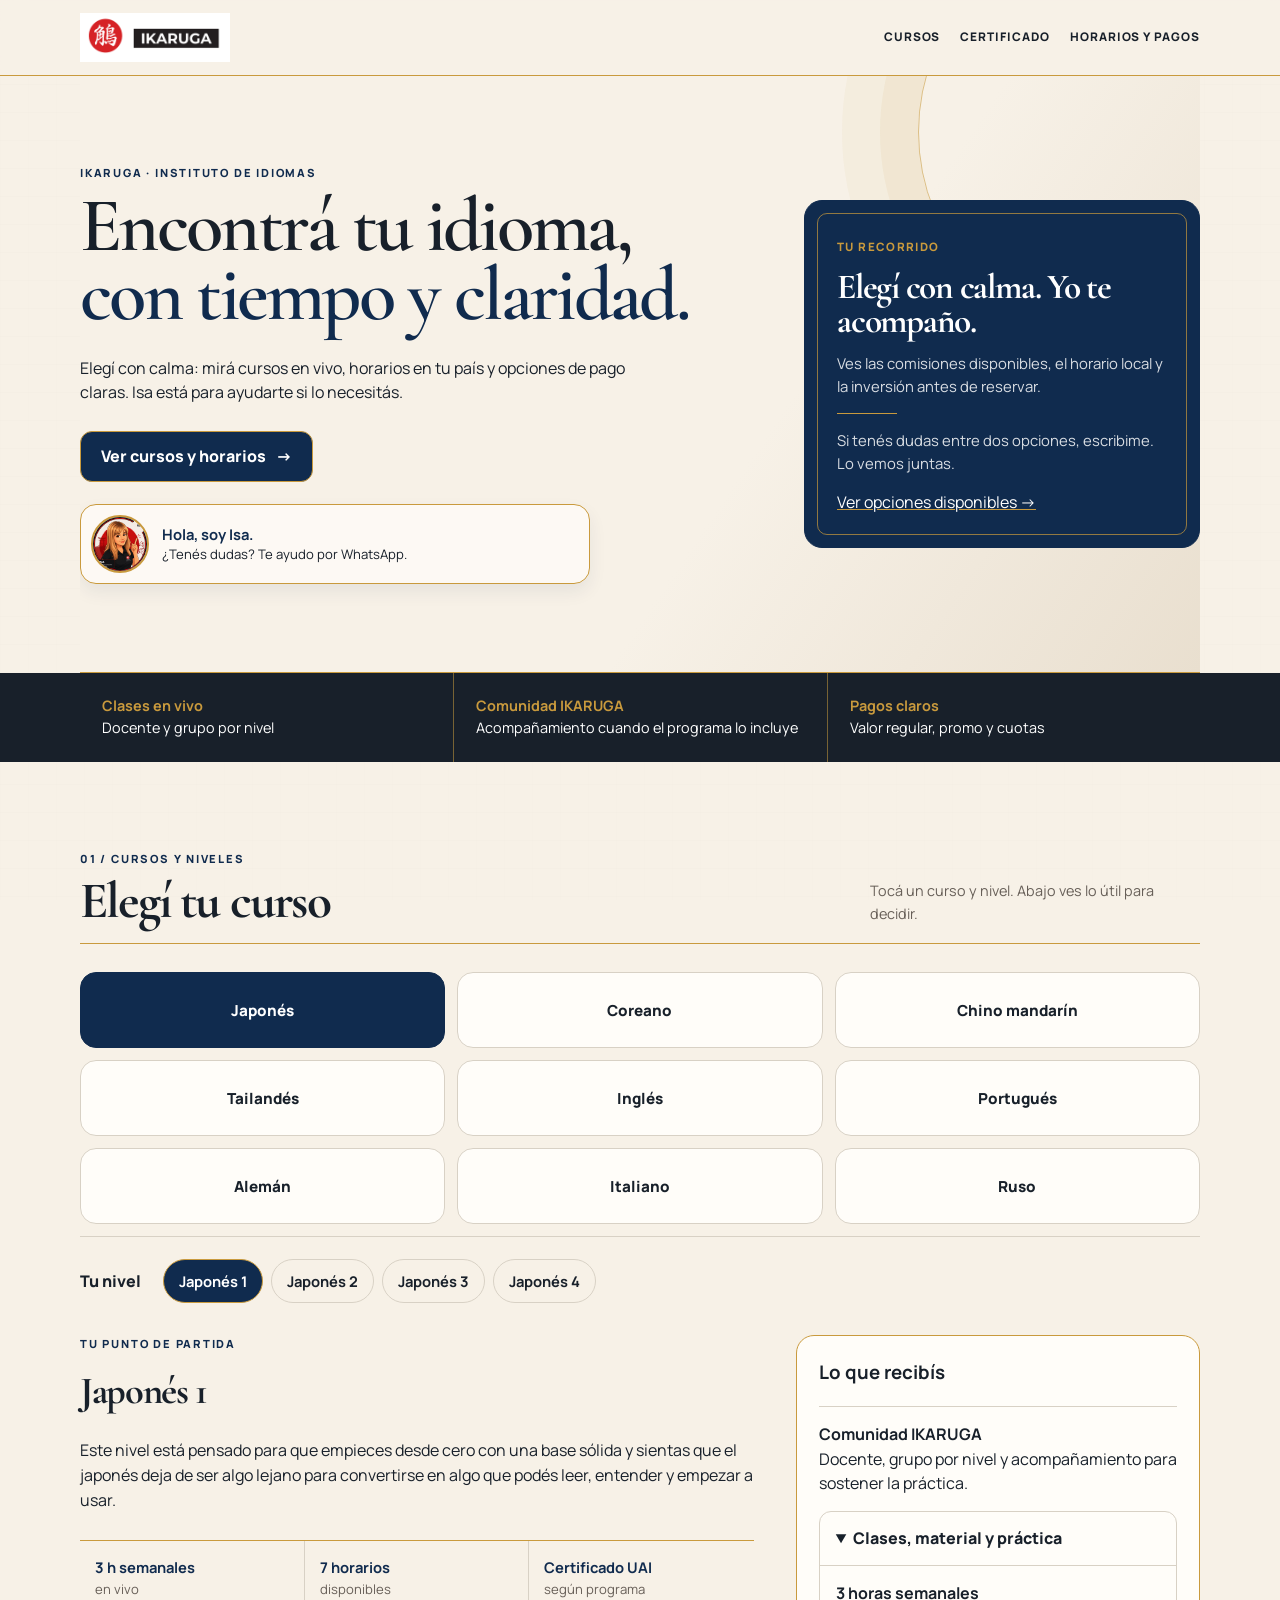
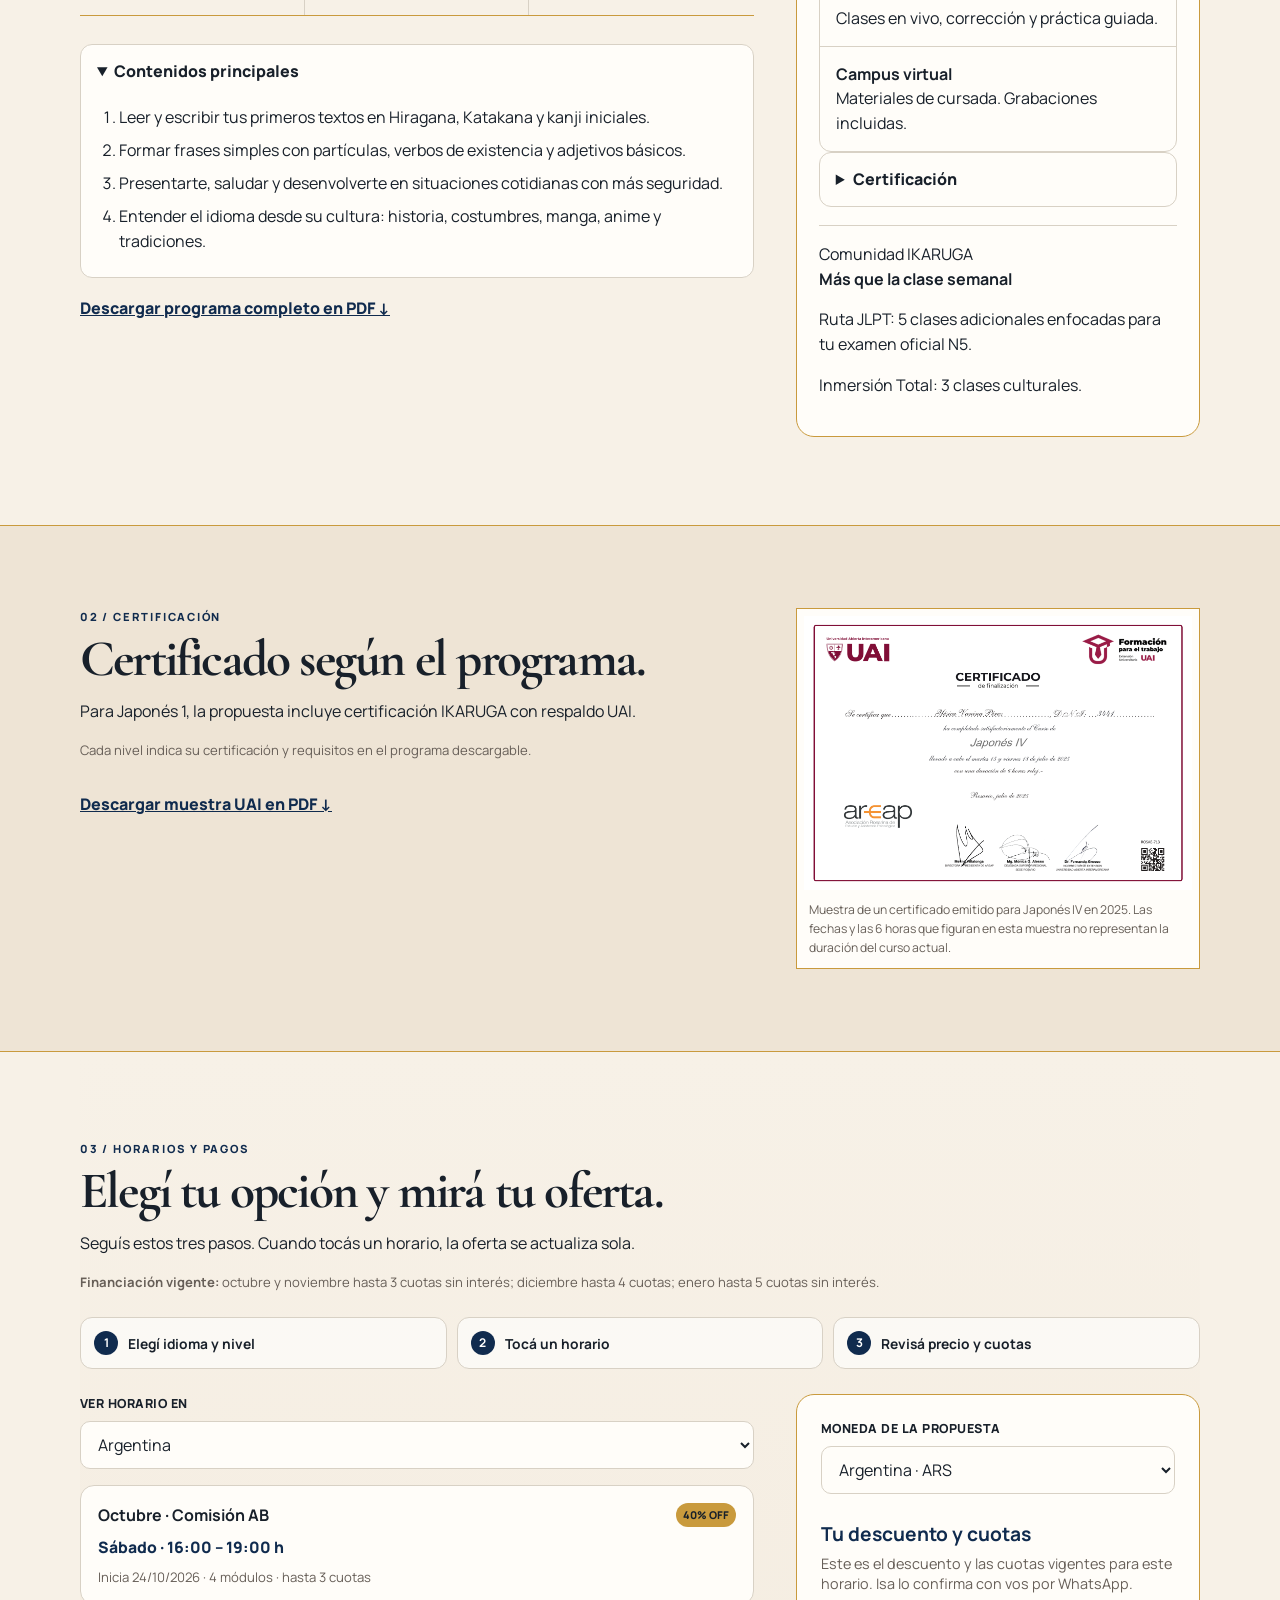
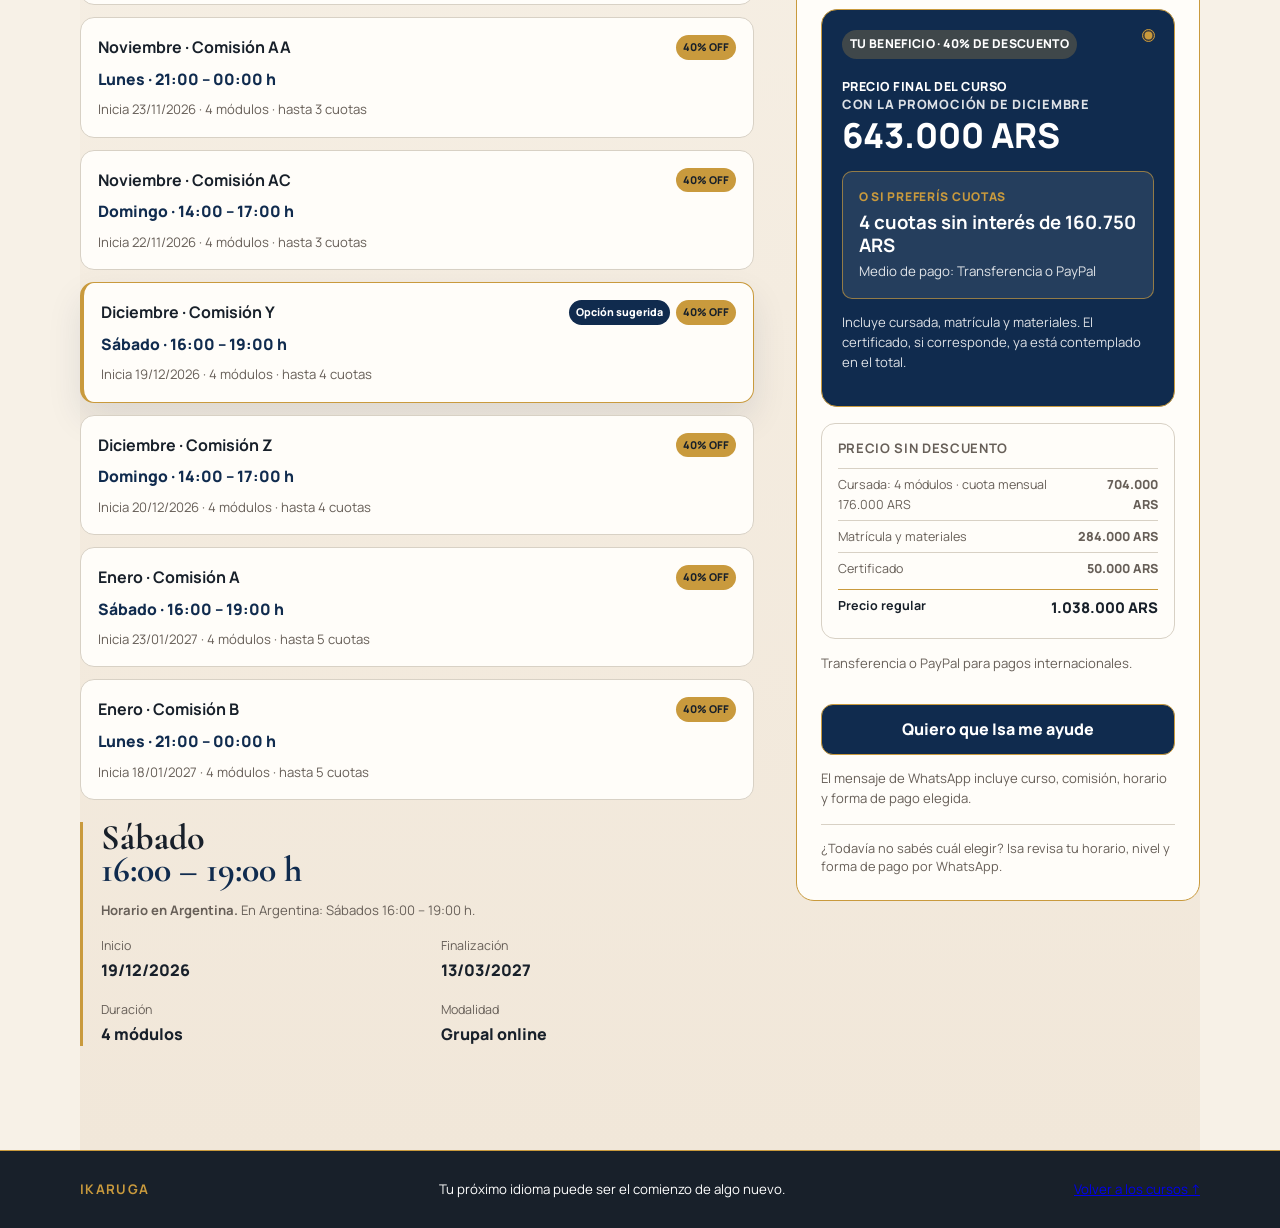
==== index.html @ 104dcdd8 "Simplifica textos del recorrido de inscripción" ====
<!doctype html>
<html lang="es"><head><meta charset="utf-8"><meta name="viewport" content="width=device-width,initial-scale=1"><title>IKARUGA · Cursos online por nivel</title><meta name="description" content="Cursos online en vivo de IKARUGA: contenidos por nivel, horarios por país, certificación y opciones de pago."><link rel="icon" type="image/svg+xml" href="data:image/svg+xml,%3Csvg xmlns='http://www.w3.org/2000/svg' viewBox='0 0 32 32'%3E%3Crect width='32' height='32' rx='6' fill='%238a123a'/%3E%3Ctext x='16' y='24' text-anchor='middle' fill='white' font-size='24' font-family='serif'%3EI%3C/text%3E%3C/svg%3E"><link rel="stylesheet" href="style.css?v=isa-2026-11-06">
<!-- Google tag (gtag.js) -->
<script async src="https://www.googletagmanager.com/gtag/js?id=G-S8P9PC52HD"></script>
<script>
  window.dataLayer = window.dataLayer || [];
  function gtag(){dataLayer.push(arguments);}
  gtag('js', new Date());
  gtag('config', 'G-S8P9PC52HD');
</script>
</head>
<body><a class="skip" href="#cursos">Ir a los cursos</a><header><a class="brand" href="#inicio" aria-label="IKARUGA inicio"><img src="logo.png" alt="IKARUGA" width="180" height="52"></a><nav aria-label="Principal"><a href="#cursos">Cursos</a><a href="#certificacion">Certificado</a><a href="#inscripcion">Horarios y pagos</a></nav></header>
<main id="inicio"><section class="hero wrap"><div><p class="eyebrow">IKARUGA · INSTITUTO DE IDIOMAS</p><h1>Encontrá tu idioma, <em>con tiempo y claridad.</em></h1><p class="intro">Elegí con calma: mirá cursos en vivo, horarios en tu país y opciones de pago claras. Isa está para ayudarte si lo necesitás.</p><a class="button" href="#cursos">Ver cursos y horarios <span aria-hidden="true">→</span></a><div class="isa-welcome"><img src="isa-asesora-web.jpg" alt="Ilustración de Isa, asesora educativa de IKARUGA"><p><strong>Hola, soy Isa.</strong>¿Tenés dudas? Te ayudo por WhatsApp.</p></div></div><aside class="hero-note"><span class="note-number">Tu recorrido</span><h2>Elegí con calma. Yo te acompaño.</h2><p>Ves las comisiones disponibles, el horario local y la inversión antes de reservar.</p><div class="note-rule"></div><p>Si tenés dudas entre dos opciones, escribime. Lo vemos juntas.</p><a href="#inscripcion">Ver opciones disponibles →</a></aside></section>
<div class="value-band"><div class="wrap"><span><strong>Clases en vivo</strong> Docente y grupo por nivel</span><span><strong>Comunidad IKARUGA</strong> Acompañamiento cuando el programa lo incluye</span><span><strong>Pagos claros</strong> Valor regular, promo y cuotas</span></div></div>
<section class="wrap course-section" id="cursos"><div class="section-top"><div><p class="eyebrow">01 / CURSOS Y NIVELES</p><h2>Elegí tu curso</h2></div><p>Tocá un curso y nivel. Abajo ves lo útil para decidir.</p></div><div id="course-picker" class="course-picker" role="group" aria-label="Elegí tu curso"></div><div class="level-row"><span>Tu nivel</span><div id="levels" role="group" aria-label="Elegí tu nivel"></div></div><article id="course-detail" aria-live="polite"></article></section>
<section class="certificate-section" id="certificacion"><div class="wrap certificate-grid"><div><p class="eyebrow">02 / CERTIFICACIÓN</p><h2>Certificado según el programa.</h2><p id="cert-text"></p><p class="small">Cada nivel indica su certificación y requisitos en el programa descargable.</p><a class="text-link" id="uai-link" href="certificado-uai-muestra.pdf" download>Descargar muestra UAI en PDF ↓</a></div><figure id="uai-figure"><a href="certificado-uai-muestra.pdf" target="_blank" rel="noopener" aria-label="Abrir muestra de certificado UAI en PDF"><img src="certificado-uai.png" alt="Muestra real de certificado de finalización UAI de Japonés IV" width="1516" height="1072"></a><figcaption>Muestra de un certificado emitido para Japonés IV en 2025. Las fechas y las 6 horas que figuran en esta muestra no representan la duración del curso actual.</figcaption></figure></div></section>
<section class="wrap enrollment" id="inscripcion"><p class="eyebrow">03 / HORARIOS Y PAGOS</p><h2>Elegí tu opción y mirá tu oferta.</h2><p>Seguís estos tres pasos. Cuando tocás un horario, la oferta se actualiza sola.</p><ol class="purchase-steps" aria-label="Pasos para cotizar"><li><span>1</span> Elegí idioma y nivel</li><li><span>2</span> Tocá un horario</li><li><span>3</span> Revisá precio y cuotas</li></ol><div class="mobile-choice"><div><label for="quick-course">Idioma o curso</label><select id="quick-course"></select></div><div><label for="quick-level">Nivel</label><select id="quick-level"></select></div></div><div class="enrollment-grid"><div><div class="native-group-control"><label for="group">Comisión de <span id="selected-name"></span></label><select id="group"></select></div><label class="stacked-label" for="country">Ver horario en</label><select id="country"><option value="AR">Argentina</option><option value="MX">México</option><option value="PE">Perú</option><option value="EC">Ecuador</option><option value="CL">Chile</option><option value="PY">Paraguay</option><option value="CO">Colombia</option><option value="HN">Honduras</option><option value="BO">Bolivia</option><option value="ES">España</option><option value="CU">Cuba</option><option value="US">Estados Unidos · hora del Este</option><option value="SV">El Salvador</option><option value="UY">Uruguay</option></select><div id="schedule-options" class="schedule-options" role="group" aria-label="Horarios disponibles"></div><div id="schedule" class="schedule"></div></div><div class="payment"><label for="currency">Moneda de la propuesta</label><select id="currency"><option value="ARS">Argentina · ARS</option><option value="USD">Internacional · USD</option><option value="MXN">México · MXN</option></select><div id="price"></div><a class="button full" id="contact" target="_blank" rel="noopener">Quiero que Isa me ayude</a><p class="small">El mensaje de WhatsApp incluye curso, comisión, horario y forma de pago elegida.</p></div></div></section><a class="mobile-contact" id="mobile-contact" target="_blank" rel="noopener">Quiero que Isa me ayude</a>
<footer><div class="wrap"><strong>IKARUGA</strong><span>Tu próximo idioma puede ser el comienzo de algo nuevo.</span><a href="#cursos">Volver a los cursos ↑</a></div></footer></main><script src="data.js?v=guia-2026-11-06c"></script><script src="app.js?v=ux-2026-11-06"></script></body></html>
---- style.css ----
@import url("https://fonts.googleapis.com/css2?family=Cormorant+Garamond:wght@500;600;700&family=Manrope:wght@400;500;600;700;800&display=swap");
:root{--ink:#18202a;--navy:#102b4e;--deep:#071c34;--paper:#f7f1e7;--paper-dark:#eee4d5;--white:#fffdf9;--gold:#c99a3d;--line:#d8d1c5;--muted:#675f58;--shadow:0 16px 34px rgba(16,43,78,.1)}
*{box-sizing:border-box}html{scroll-behavior:smooth}body{margin:0;background:var(--paper);color:var(--ink);font-family:Manrope,system-ui,sans-serif;line-height:1.55}body:before{content:"";position:fixed;inset:0;z-index:-1;opacity:.34;pointer-events:none;background-image:linear-gradient(rgba(23,23,23,.025) 1px,transparent 1px),linear-gradient(90deg,rgba(23,23,23,.02) 1px,transparent 1px);background-size:28px 28px}button,select{font:inherit}button{cursor:pointer}.wrap{width:min(1120px,calc(100% - 40px));margin:auto}.skip{position:fixed;top:-100px;left:12px;z-index:20;padding:10px;background:var(--navy);color:#fff}.skip:focus{top:12px}
header{position:sticky;top:0;z-index:10;display:flex;align-items:center;justify-content:space-between;min-height:76px;padding:12px max(20px,calc((100vw - 1120px)/2));border-bottom:1px solid var(--gold);background:rgba(247,241,231,.94);backdrop-filter:blur(12px)}.brand img{display:block;width:150px;height:auto}nav{display:flex;gap:20px}nav a{color:var(--ink);font-size:.74rem;font-weight:800;letter-spacing:.08em;text-decoration:none;text-transform:uppercase}nav a:hover,.text-link:hover{color:var(--navy)}
.hero{position:relative;display:grid;grid-template-columns:1.25fr .75fr;gap:64px;align-items:center;min-height:510px;padding-block:88px;overflow:hidden;border-bottom:1px solid var(--gold);background:linear-gradient(124deg,var(--paper) 0%,var(--paper) 61%,#e9dfcf 100%)}.hero:before{content:"";position:absolute;right:-130px;top:-150px;width:410px;height:410px;border:1px solid rgba(201,154,61,.58);border-radius:50%;box-shadow:0 0 0 38px rgba(201,154,61,.08),0 0 0 76px rgba(201,154,61,.05)}.hero>*{position:relative;z-index:1}.eyebrow{margin:0 0 10px;color:var(--navy);font-size:.7rem;font-weight:800;letter-spacing:.16em}h1,h2,.course-heading,.hero-note h2,.regular h3{font-family:"Cormorant Garamond",Georgia,serif;letter-spacing:-.035em}.hero h1{max-width:700px;margin:0;font-size:clamp(3.1rem,6vw,5.8rem);font-weight:600;line-height:.9}.hero h1 em{color:var(--navy);font-style:normal}.intro{max-width:560px;margin:26px 0}.button{display:inline-flex;align-items:center;justify-content:center;gap:10px;min-height:48px;padding:12px 20px;border:1px solid var(--gold);border-radius:12px;background:var(--navy);color:#fff;font-weight:800;text-decoration:none;transition:.2s}.button:hover{background:var(--deep);transform:translateY(-2px)}.full{width:100%;margin-top:18px}.hero-note{position:relative;padding:32px;border:1px solid var(--navy);border-radius:18px;background:var(--navy);color:#fff}.hero-note:before{content:"";position:absolute;inset:12px;border:1px solid rgba(201,154,61,.7);border-radius:10px}.hero-note>*{position:relative}.note-number{color:var(--gold);font-size:.72rem;font-weight:800;letter-spacing:.12em;text-transform:uppercase}.hero-note h2{margin:12px 0;font-size:2.2rem;line-height:.95}.hero-note p{color:#ffffffd6;font-size:.93rem}.hero-note a{color:#fff;text-decoration-color:var(--gold)}.note-rule{width:60px;height:1px;background:var(--gold)}
.value-band{background:var(--ink);color:#fff}.value-band .wrap{display:grid;grid-template-columns:repeat(3,1fr)}.value-band span{padding:22px;border-left:1px solid #c99a3d8c;font-size:.82rem}.value-band span:first-child{border:0}.value-band strong{display:block;color:var(--gold)}.course-section,.enrollment{padding-block:88px}.section-top{display:flex;align-items:end;justify-content:space-between;gap:24px;margin-bottom:28px;padding-bottom:18px;border-bottom:1px solid var(--gold)}.section-top h2,.certificate-section h2,.enrollment h2{margin:0;font-size:clamp(2.5rem,4vw,4rem);line-height:.94}.section-top>p{max-width:330px;margin:0;color:var(--muted);font-size:.9rem}
.course-picker{display:flex;gap:12px;padding:4px 2px 14px;overflow-x:auto;scroll-snap-type:x mandatory}.course-picker button{flex:0 0 154px;min-height:100px;padding:16px;border:1px solid var(--line);border-radius:16px;background:var(--white);color:var(--ink);scroll-snap-align:start;transition:.2s}.course-picker button:hover{box-shadow:0 10px 18px #17171714;transform:translateY(-3px)}.course-picker button[aria-pressed=true]{border-color:var(--navy);background:var(--navy);color:#fff}.course-name{font-size:1rem;font-weight:800}.level-row{display:flex;gap:22px;align-items:center;margin:12px 0 32px;padding-top:22px;border-top:1px solid var(--line)}.level-row>span{font-weight:800}.level-row>div{display:flex;flex-wrap:wrap;gap:8px}.level-row button{min-height:38px;padding:7px 13px;border:1px solid var(--line);border-radius:999px;background:transparent;color:var(--ink);font-size:.88rem;font-weight:700}.level-row button[aria-pressed=true]{border-color:var(--gold);background:var(--navy);color:#fff}.course-detail-grid,.certificate-grid,.enrollment-grid{display:grid;grid-template-columns:1.25fr .75fr;gap:42px}.course-heading{margin:0;font-size:2.4rem}.quick-summary{display:grid;grid-template-columns:repeat(3,1fr);margin:28px 0;border-block:1px solid var(--gold)}.quick-summary div{display:flex;flex-direction:column;padding:15px;border-right:1px solid var(--line)}.quick-summary div:last-child{border:0}.quick-summary strong{color:var(--navy);font-size:.92rem}.quick-summary span,.small{color:var(--muted);font-size:.82rem}.program-details,.benefit-drop{border:1px solid var(--line);border-radius:12px;background:var(--white)}summary{padding:14px 16px;cursor:pointer;font-weight:800}.goals{margin:0;padding:0 26px 16px 38px}.goals li{margin:8px 0}.text-link{display:inline-block;margin-top:18px;color:var(--navy);font-weight:800}.benefits{padding:22px;border:1px solid var(--gold);border-radius:18px;background:var(--white)}.benefits h3{margin-top:0}.benefit{padding:15px 0;border-top:1px solid var(--line)}.benefit strong{display:block}.benefit-drop>div{padding-inline:16px}.community{margin-top:18px;padding-top:16px;border-top:1px solid var(--line)}.community span,.community strong{display:block}.certificate-section{padding-block:82px;border-block:1px solid var(--gold);background:var(--paper-dark)}.certificate-section figure{margin:0;padding:7px;border:1px solid var(--gold);background:var(--white)}.certificate-section img{display:block;width:100%;height:auto}.certificate-section figcaption{padding:11px 5px 3px;color:var(--muted);font-size:.76rem}
.enrollment{background:linear-gradient(180deg,var(--paper),#f1e7d9)}.enrollment>h2{margin-bottom:10px}.purchase-steps{display:grid;grid-template-columns:repeat(3,1fr);gap:10px;margin:25px 0;padding:0;list-style:none}.purchase-steps li{display:flex;align-items:center;gap:10px;padding:13px;border:1px solid var(--line);border-radius:12px;background:#ffffff9e;font-size:.86rem;font-weight:700}.purchase-steps span{display:grid;width:24px;height:24px;place-items:center;border-radius:50%;background:var(--navy);color:#fff;font-size:.75rem}.mobile-choice,.native-group-control{display:none}.stacked-label,.payment>label{display:block;margin:0 0 7px;font-size:.78rem;font-weight:800;letter-spacing:.04em;text-transform:uppercase}select{width:100%;min-height:48px;padding:10px 13px;border:1px solid var(--line);border-radius:10px;background:var(--white);color:var(--ink)}.schedule-options{display:grid;gap:12px;margin-top:16px}.schedule-card{width:100%;padding:17px;border:1px solid var(--line);border-radius:14px;background:var(--white);color:var(--ink);text-align:left}.schedule-card:hover,.schedule-card.is-selected{border-color:var(--gold);box-shadow:var(--shadow)}.schedule-card.is-selected{border-left:4px solid var(--gold)}.schedule-card-top{display:flex;align-items:start;justify-content:space-between;gap:12px}.schedule-badges{display:flex;flex-wrap:wrap;justify-content:end;gap:6px}.schedule-badges b,.schedule-card-top em{padding:4px 7px;border-radius:999px;font-size:.67rem;font-style:normal;font-weight:800;white-space:nowrap}.schedule-badges b{background:var(--navy);color:#fff}.schedule-card-top em{background:var(--gold);color:var(--ink)}.schedule-card-time{display:block;margin-top:7px;color:var(--navy);font-weight:800}.schedule-card-meta{display:block;margin-top:8px;color:var(--muted);font-size:.76rem}.schedule{margin-top:22px;padding-left:18px;border-left:3px solid var(--gold)}.when{margin:0;font-family:"Cormorant Garamond",Georgia,serif;font-size:2.25rem;font-weight:700;line-height:.9}.when span{color:var(--navy)}.schedule dl{display:grid;grid-template-columns:1fr 1fr;gap:18px 28px}.schedule dl div{display:grid;gap:2px}.schedule dt{color:var(--muted);font-size:.78rem}.schedule dd{margin:0;font-weight:800}.payment{align-self:start;padding:24px;border:1px solid var(--gold);border-radius:18px;background:var(--white)}.regular{margin-top:18px;padding:20px;border:1px solid var(--line);border-radius:14px;background:#fff}.regular h3{margin:0 0 10px;font-size:1.9rem}.price-line{display:flex;justify-content:space-between;gap:18px;padding:9px 0;border-top:1px solid var(--line);font-size:.86rem}.price-line span:last-child{font-weight:800;text-align:right}.payment-choice h3{margin:25px 0 4px}.payment-helper{margin:0 0 14px;color:var(--muted);font-size:.84rem}.promo{position:relative;display:block;padding:20px;border:1px solid var(--gold);border-radius:16px;background:var(--navy);color:#fff}.promo input{position:absolute;right:16px;top:16px;accent-color:var(--gold)}.promo-tag{display:inline-block;padding:5px 8px;border-radius:999px;background:#c99a3d40;font-size:.7rem;font-weight:800}.price-label{margin:15px 0 2px;font-size:.76rem;font-weight:800;letter-spacing:.04em;text-transform:uppercase}.amount{display:flex;flex-direction:column;margin:0;font-size:1.9rem;font-weight:800;line-height:1.05}.amount span{font-size:.74rem;letter-spacing:.06em;text-transform:uppercase}.quota-box{display:flex;flex-direction:column;gap:4px;margin:15px 0 8px;padding:13px;border:1px solid #c99a3dad;border-radius:10px;background:#ffffff17}.quota-box span{font-size:.7rem;font-weight:800;letter-spacing:.06em;text-transform:uppercase}.quota-box strong{font-size:1.05rem}.quota-box small,.promo .small,.promo .quota-note{color:#ffffffdb}.quota-note{font-size:.78rem}.empty{color:var(--muted)}.mobile-contact{display:none}footer{padding:28px 0;border-top:1px solid var(--gold);background:var(--ink);color:#fff}footer .wrap{display:flex;align-items:center;justify-content:space-between;gap:18px;font-size:.83rem}footer strong{color:var(--gold);letter-spacing:.1em}
@media(max-width:760px){.wrap{width:min(100% - 28px,560px)}header{min-height:64px;padding-inline:14px}.brand img{width:128px}nav{display:none}.hero{grid-template-columns:1fr;gap:28px;min-height:auto;padding-block:58px}.hero h1{font-size:clamp(3rem,15vw,4.2rem)}.hero-note{padding:25px}.value-band .wrap,.course-detail-grid,.certificate-grid,.enrollment-grid{grid-template-columns:1fr}.value-band span{padding:13px 0 13px 13px;border-left:3px solid #c99a3d99;font-size:.84rem}.section-top{display:block}.section-top>p{margin-top:12px}.course-section,.enrollment{padding-block:54px}.course-picker{display:grid;grid-template-columns:repeat(2,minmax(0,1fr));overflow:visible;gap:9px;padding:0}.course-picker button{min-width:0;min-height:66px;padding:9px 6px}.course-name{font-size:.82rem}.level-row{display:block;margin:22px 0}.level-row>span{display:block;margin-bottom:9px}.quick-summary{grid-template-columns:1fr}.quick-summary div{border-right:0;border-bottom:1px solid var(--line)}.purchase-steps{grid-template-columns:1fr}.schedule-card{padding:15px}.schedule-card-top{display:block}.schedule-badges{justify-content:start;margin-top:9px}.payment{padding:18px 14px}.regular{padding:16px}.price-line{font-size:.8rem}.amount{font-size:1.65rem}.mobile-contact{position:fixed;right:12px;bottom:12px;left:12px;z-index:9;display:block;padding:15px;border:1px solid var(--gold);border-radius:14px;background:var(--navy);color:#fff;font-weight:800;text-align:center;text-decoration:none;box-shadow:0 10px 25px #071c344d}footer{padding-bottom:86px}footer .wrap{display:grid}}

/* Every option remains visible: no hidden horizontal carousel. */
.course-picker{display:grid;grid-template-columns:repeat(3,minmax(0,1fr));overflow:visible;padding:0;scroll-snap-type:none;}
.course-picker button{min-width:0;min-height:76px;padding:13px;}
.course-name{font-size:.95rem;line-height:1.2;}
.level-row button{min-height:44px;padding:9px 15px;font-size:.92rem;}
.schedule-card-time{font-size:.98rem;}.schedule-card-meta{font-size:.82rem;}.value-band span{font-size:.9rem;}
@media(max-width:760px){.course-picker{grid-template-columns:repeat(2,minmax(0,1fr));}.course-picker button{min-height:72px;padding:10px 8px;}.course-name{font-size:.9rem;}.schedule-card-time{font-size:.95rem;}.schedule-card-meta{font-size:.84rem;}.value-band span{font-size:.9rem;}}

/* Isa makes the first decision feel accompanied, not transactional. */
.isa-welcome{display:flex;align-items:center;gap:13px;max-width:510px;margin-top:22px;padding:10px 15px 10px 10px;border:1px solid var(--gold);border-radius:16px;background:rgba(255,253,249,.76);box-shadow:0 8px 18px rgba(16,43,78,.07)}
.isa-welcome img{width:58px;height:58px;flex:0 0 58px;border:2px solid var(--gold);border-radius:50%;object-fit:cover;object-position:center 24%}
.isa-welcome p{margin:0;font-size:.82rem;line-height:1.42}.isa-welcome strong{display:block;color:var(--navy);font-size:.92rem}
.payment::after{display:block;margin-top:15px;padding-top:14px;border-top:1px solid var(--line);color:var(--muted);content:"¿Todavía no sabés cuál elegir? Isa revisa tu horario, nivel y forma de pago por WhatsApp.";font-size:.8rem;line-height:1.45}
@media(max-width:760px){.isa-welcome{margin-top:18px}.isa-welcome p{font-size:.8rem}.payment::after{font-size:.82rem}}

/* Clear visual hierarchy for quick, low-effort price comparison. */
.payment-choice h3{margin-top:26px;color:var(--navy);font-size:1.2rem}.payment-helper{font-size:.9rem;line-height:1.45}.promo-tag{font-size:.76rem;letter-spacing:.03em}.promo .price-label{margin-top:18px;color:#fff;font-size:.78rem}.promo .amount{font-size:2.15rem}.promo .amount span{margin-bottom:5px;color:#ffffffdb;font-size:.8rem}.quota-box{margin-top:18px;padding:16px}.quota-box span{color:var(--gold);font-size:.75rem}.quota-box strong{font-size:1.16rem;line-height:1.25}.regular h3{color:var(--muted);font-family:Manrope,system-ui,sans-serif;font-size:.82rem;letter-spacing:.05em;text-transform:uppercase}
@media(max-width:760px){.promo .amount{font-size:1.9rem}.quota-box strong{font-size:1.08rem}.payment-helper{font-size:.86rem}}

/* Lead with the answer people need; keep the regular-price audit trail secondary. */
#price{display:flex;flex-direction:column}.payment-choice{order:1}.regular{order:2;margin-top:16px;padding:14px 16px;background:transparent;box-shadow:none}.regular .price-line{padding:6px 0;color:var(--muted);font-size:.78rem}.regular .price-line:last-child{margin-top:4px;border-top-color:var(--gold);color:var(--ink)}.regular .price-line:last-child span{font-size:.92rem}.payment-choice+.small{order:3}

/* Mobile keeps type compact so the decision and CTA stay close together. */
@media(max-width:760px){
  .hero{padding-block:42px;gap:22px}.hero h1{font-size:clamp(2.45rem,11vw,3.25rem);line-height:.96}.intro{margin:18px 0;font-size:.92rem;line-height:1.5}.hero-note h2{font-size:1.75rem}.hero-note p{font-size:.84rem}
  .course-section,.enrollment{padding-block:42px}.section-top{margin-bottom:20px;padding-bottom:14px}.section-top h2,.certificate-section h2,.enrollment h2{font-size:2.2rem;line-height:1}.section-top>p{font-size:.84rem}.eyebrow{font-size:.64rem}
  .course-heading{font-size:2rem}.course-desc{font-size:.9rem}.quick-summary{margin:20px 0}.quick-summary div{padding:11px}.quick-summary strong{font-size:.86rem}.quick-summary span,.small{font-size:.78rem}
  .purchase-steps{margin:18px 0}.purchase-steps li{padding:11px;font-size:.82rem}.schedule-card-time{font-size:.9rem}.schedule-card-meta{font-size:.78rem}.when{font-size:1.8rem}.schedule dl{gap:12px 18px}.schedule dd{font-size:.9rem}
  .payment{padding:16px 13px}.payment-choice h3{margin-top:20px;font-size:1.05rem}.regular{margin-top:12px;padding:12px}.regular .price-line{font-size:.73rem}.promo{padding:17px}.promo .amount{font-size:1.7rem}.promo .amount span{font-size:.72rem}.quota-box{margin-top:13px;padding:13px}.quota-box strong{font-size:1rem}.quota-note{font-size:.72rem}.payment::after{margin-top:12px;padding-top:11px;font-size:.76rem}
}
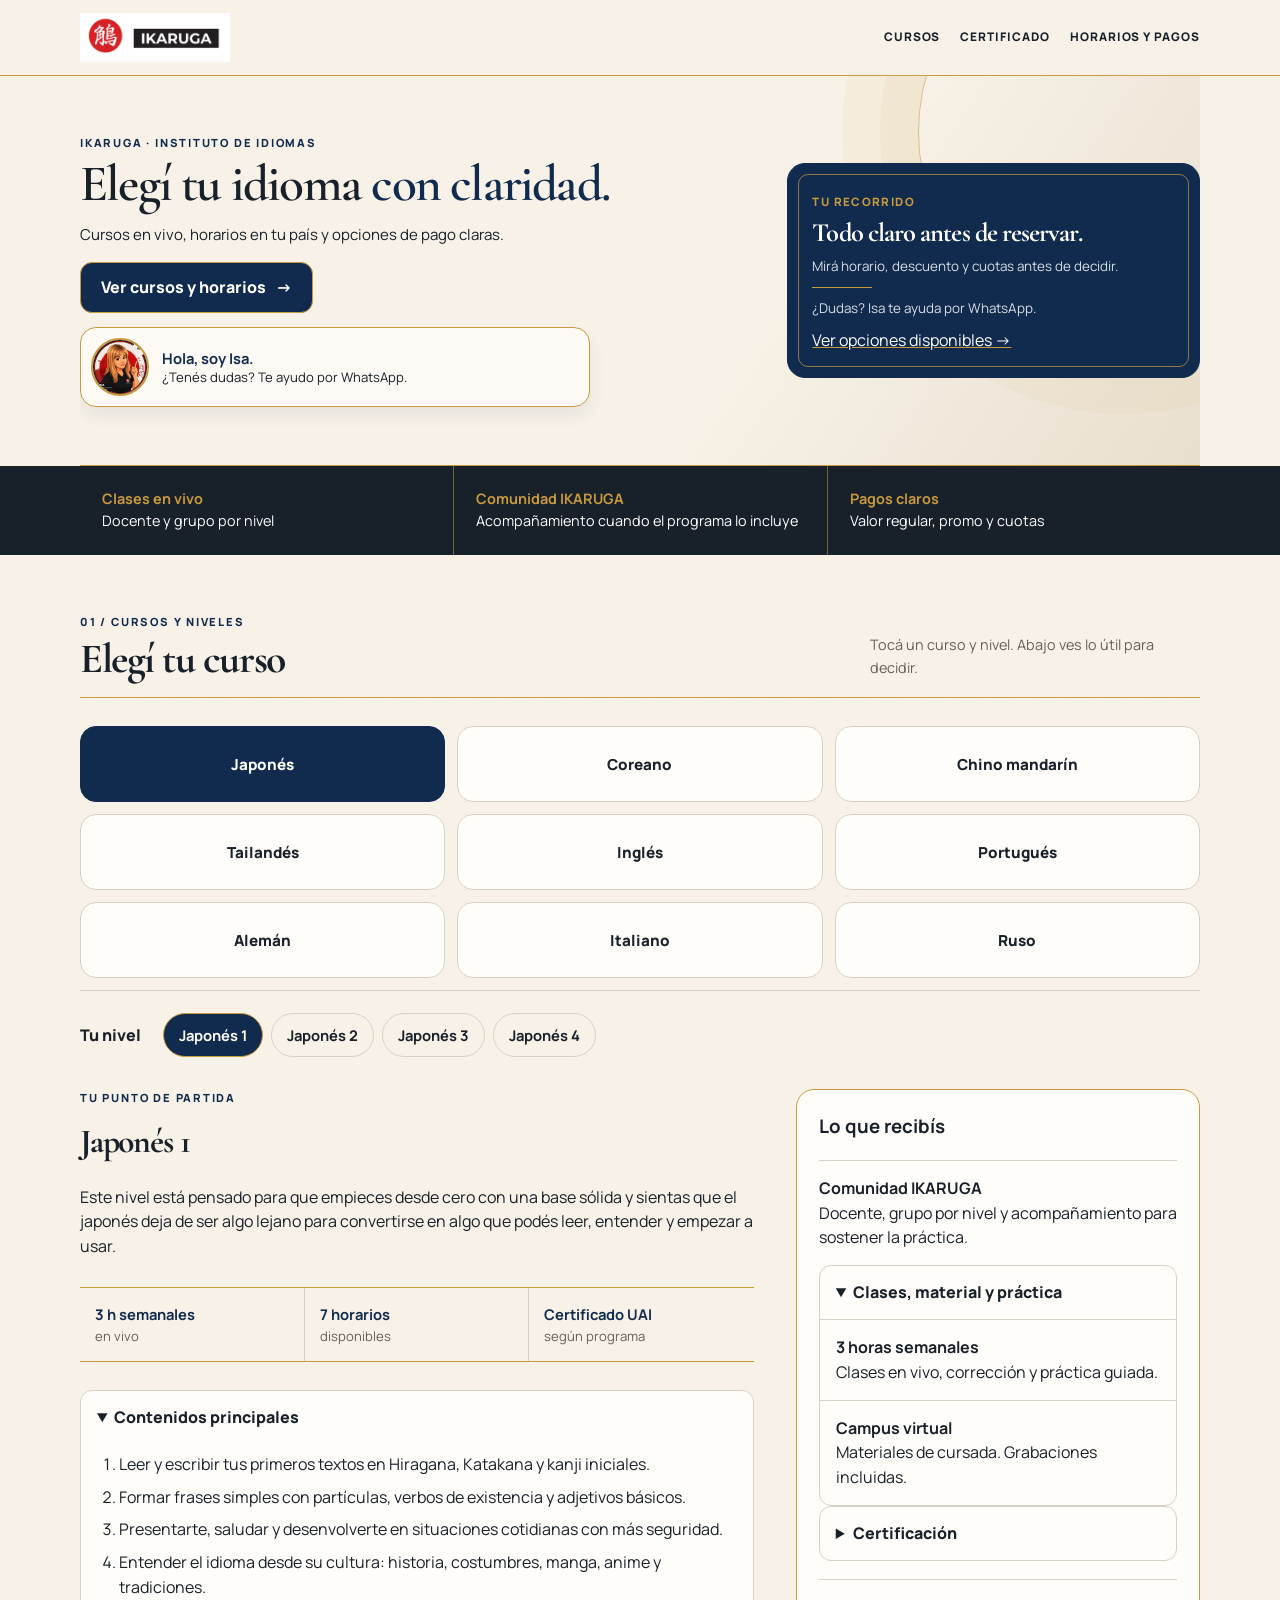
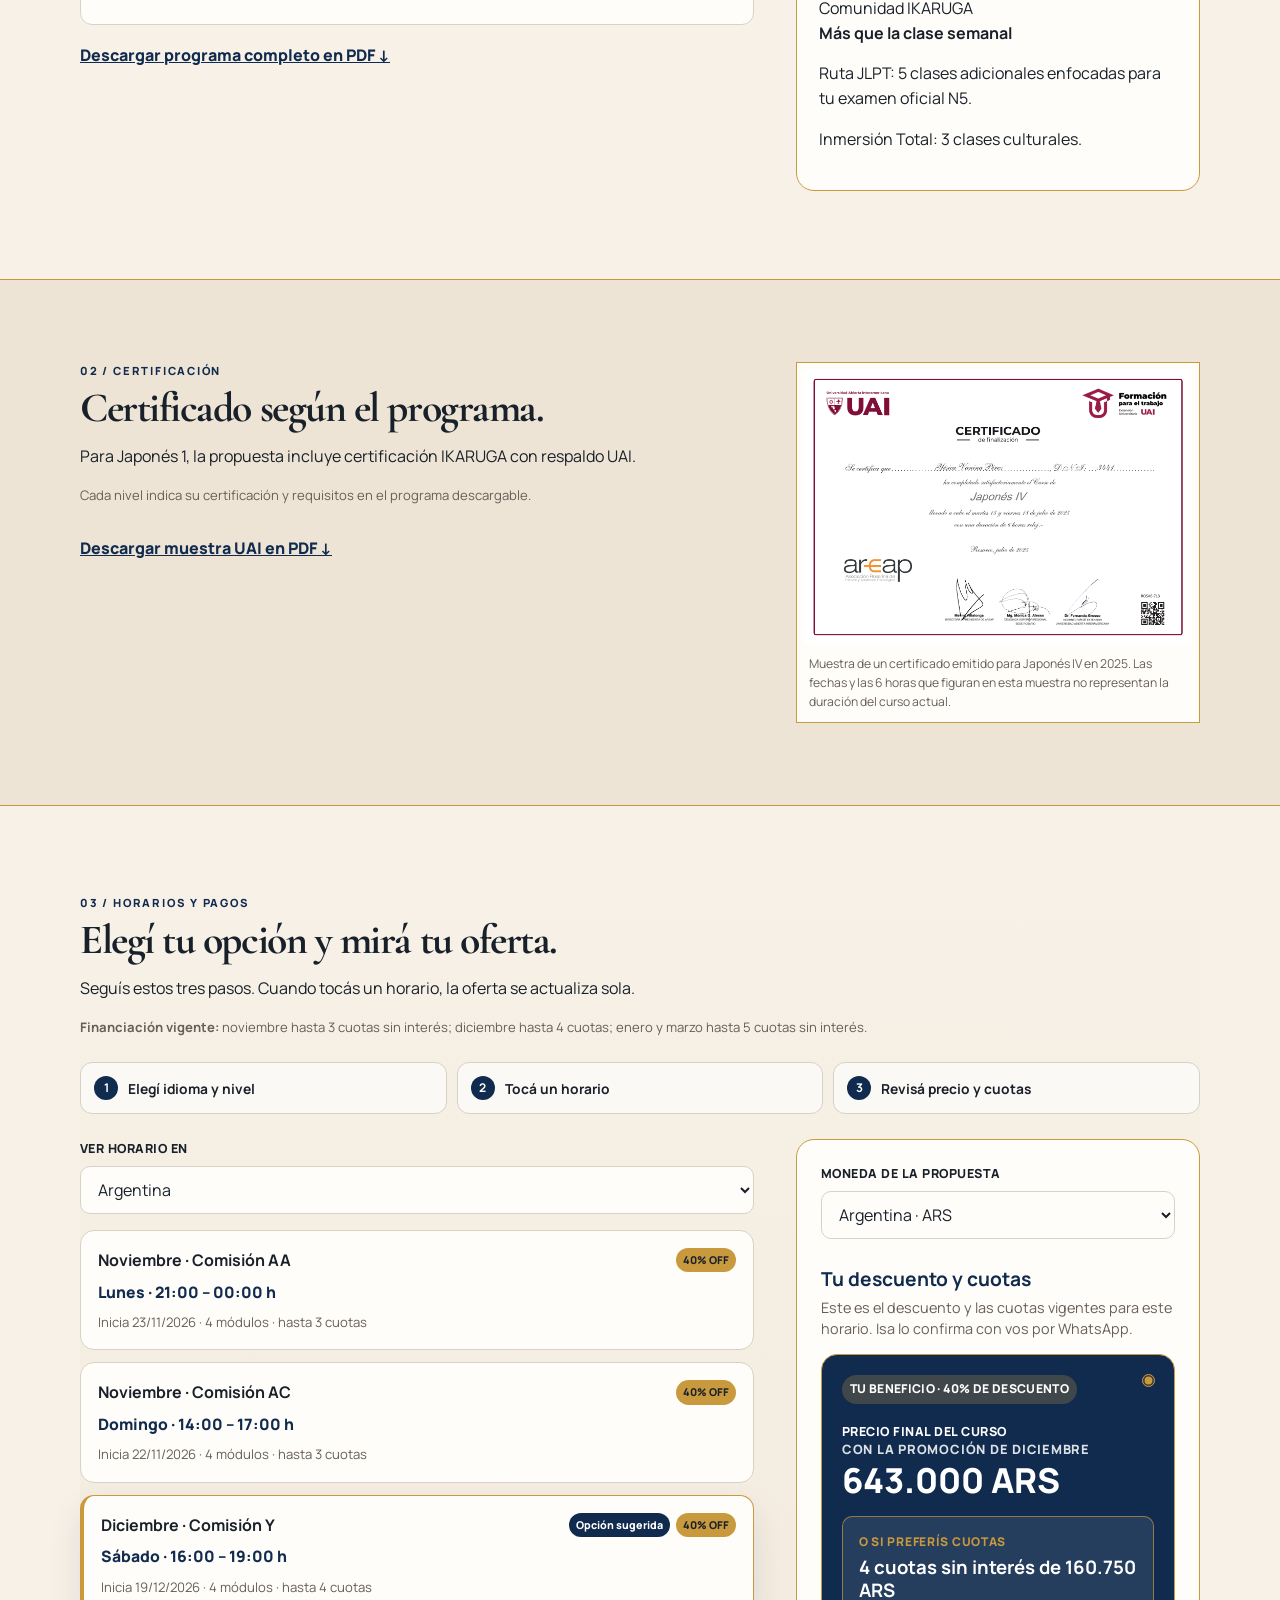
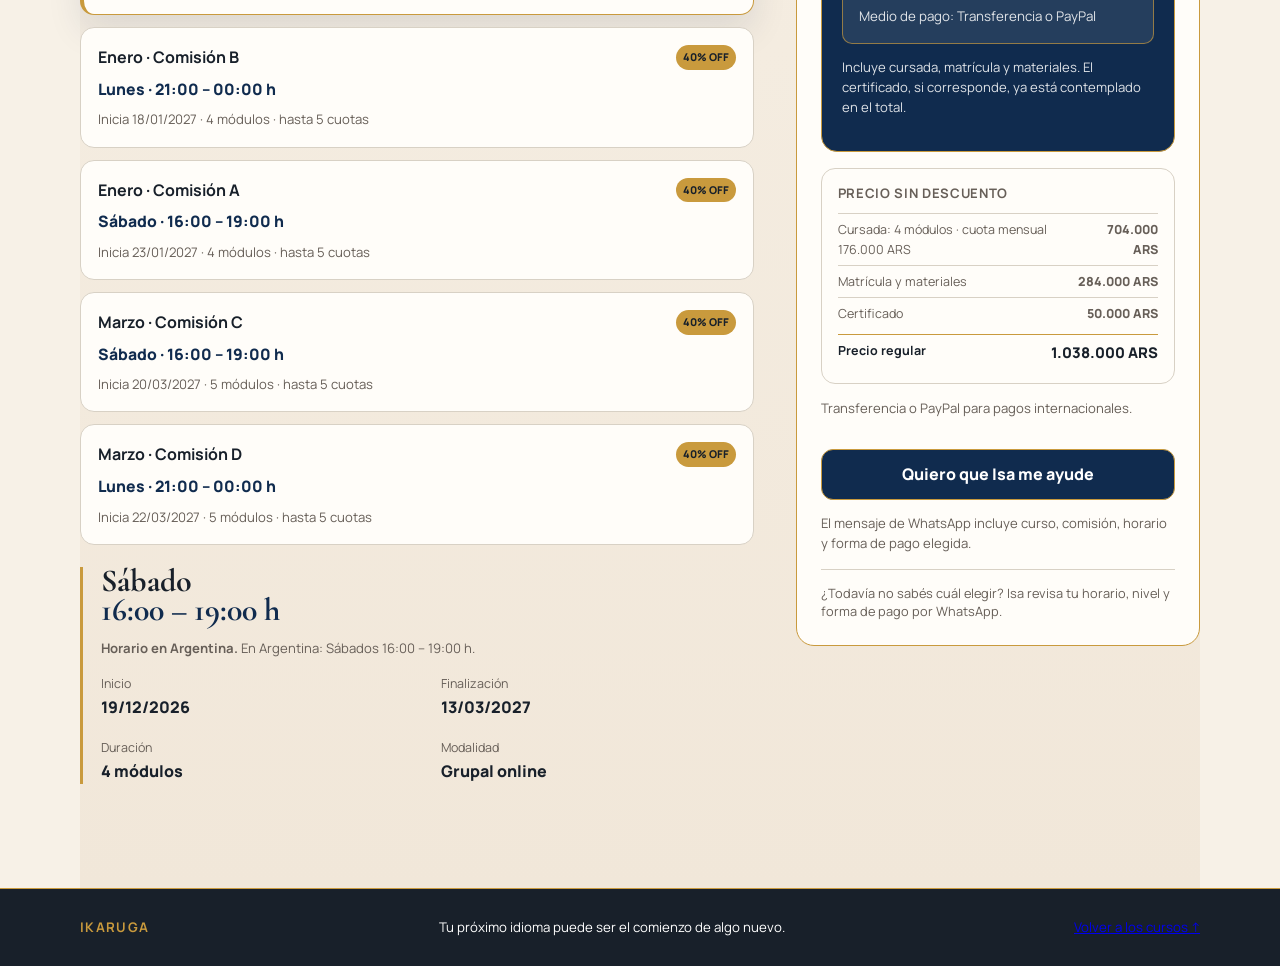
==== commit 6aafc645: "Compacta portada para priorizar cursos" ====
--- a/index.html
+++ b/index.html
@@ -1,5 +1,5 @@
 <!doctype html>
-<html lang="es"><head><meta charset="utf-8"><meta name="viewport" content="width=device-width,initial-scale=1"><title>IKARUGA · Cursos online por nivel</title><meta name="description" content="Cursos online en vivo de IKARUGA: contenidos por nivel, horarios por país, certificación y opciones de pago."><link rel="icon" type="image/svg+xml" href="data:image/svg+xml,%3Csvg xmlns='http://www.w3.org/2000/svg' viewBox='0 0 32 32'%3E%3Crect width='32' height='32' rx='6' fill='%238a123a'/%3E%3Ctext x='16' y='24' text-anchor='middle' fill='white' font-size='24' font-family='serif'%3EI%3C/text%3E%3C/svg%3E"><link rel="stylesheet" href="style.css?v=isa-2026-11-06">
+<html lang="es"><head><meta charset="utf-8"><meta name="viewport" content="width=device-width,initial-scale=1"><title>IKARUGA · Cursos online por nivel</title><meta name="description" content="Cursos online en vivo de IKARUGA: contenidos por nivel, horarios por país, certificación y opciones de pago."><link rel="icon" type="image/svg+xml" href="data:image/svg+xml,%3Csvg xmlns='http://www.w3.org/2000/svg' viewBox='0 0 32 32'%3E%3Crect width='32' height='32' rx='6' fill='%238a123a'/%3E%3Ctext x='16' y='24' text-anchor='middle' fill='white' font-size='24' font-family='serif'%3EI%3C/text%3E%3C/svg%3E"><link rel="stylesheet" href="style.css?v=hero-compact-2026-11-19">
 <!-- Google tag (gtag.js) -->
 <script async src="https://www.googletagmanager.com/gtag/js?id=G-S8P9PC52HD"></script>
 <script>
@@ -10,7 +10,7 @@
 </script>
 </head>
 <body><a class="skip" href="#cursos">Ir a los cursos</a><header><a class="brand" href="#inicio" aria-label="IKARUGA inicio"><img src="logo.png" alt="IKARUGA" width="180" height="52"></a><nav aria-label="Principal"><a href="#cursos">Cursos</a><a href="#certificacion">Certificado</a><a href="#inscripcion">Horarios y pagos</a></nav></header>
-<main id="inicio"><section class="hero wrap"><div><p class="eyebrow">IKARUGA · INSTITUTO DE IDIOMAS</p><h1>Encontrá tu idioma, <em>con tiempo y claridad.</em></h1><p class="intro">Elegí con calma: mirá cursos en vivo, horarios en tu país y opciones de pago claras. Isa está para ayudarte si lo necesitás.</p><a class="button" href="#cursos">Ver cursos y horarios <span aria-hidden="true">→</span></a><div class="isa-welcome"><img src="isa-asesora-web.jpg" alt="Ilustración de Isa, asesora educativa de IKARUGA"><p><strong>Hola, soy Isa.</strong>¿Tenés dudas? Te ayudo por WhatsApp.</p></div></div><aside class="hero-note"><span class="note-number">Tu recorrido</span><h2>Elegí con calma. Yo te acompaño.</h2><p>Ves las comisiones disponibles, el horario local y la inversión antes de reservar.</p><div class="note-rule"></div><p>Si tenés dudas entre dos opciones, escribime. Lo vemos juntas.</p><a href="#inscripcion">Ver opciones disponibles →</a></aside></section>
+<main id="inicio"><section class="hero wrap"><div><p class="eyebrow">IKARUGA · INSTITUTO DE IDIOMAS</p><h1>Elegí tu idioma <em>con claridad.</em></h1><p class="intro">Cursos en vivo, horarios en tu país y opciones de pago claras.</p><a class="button" href="#cursos">Ver cursos y horarios <span aria-hidden="true">→</span></a><div class="isa-welcome"><img src="isa-asesora-web.jpg" alt="Ilustración de Isa, asesora educativa de IKARUGA"><p><strong>Hola, soy Isa.</strong>¿Tenés dudas? Te ayudo por WhatsApp.</p></div></div><aside class="hero-note"><span class="note-number">Tu recorrido</span><h2>Todo claro antes de reservar.</h2><p>Mirá horario, descuento y cuotas antes de decidir.</p><div class="note-rule"></div><p>¿Dudas? Isa te ayuda por WhatsApp.</p><a href="#inscripcion">Ver opciones disponibles →</a></aside></section>
 <div class="value-band"><div class="wrap"><span><strong>Clases en vivo</strong> Docente y grupo por nivel</span><span><strong>Comunidad IKARUGA</strong> Acompañamiento cuando el programa lo incluye</span><span><strong>Pagos claros</strong> Valor regular, promo y cuotas</span></div></div>
 <section class="wrap course-section" id="cursos"><div class="section-top"><div><p class="eyebrow">01 / CURSOS Y NIVELES</p><h2>Elegí tu curso</h2></div><p>Tocá un curso y nivel. Abajo ves lo útil para decidir.</p></div><div id="course-picker" class="course-picker" role="group" aria-label="Elegí tu curso"></div><div class="level-row"><span>Tu nivel</span><div id="levels" role="group" aria-label="Elegí tu nivel"></div></div><article id="course-detail" aria-live="polite"></article></section>
 <section class="certificate-section" id="certificacion"><div class="wrap certificate-grid"><div><p class="eyebrow">02 / CERTIFICACIÓN</p><h2>Certificado según el programa.</h2><p id="cert-text"></p><p class="small">Cada nivel indica su certificación y requisitos en el programa descargable.</p><a class="text-link" id="uai-link" href="certificado-uai-muestra.pdf" download>Descargar muestra UAI en PDF ↓</a></div><figure id="uai-figure"><a href="certificado-uai-muestra.pdf" target="_blank" rel="noopener" aria-label="Abrir muestra de certificado UAI en PDF"><img src="certificado-uai.png" alt="Muestra real de certificado de finalización UAI de Japonés IV" width="1516" height="1072"></a><figcaption>Muestra de un certificado emitido para Japonés IV en 2025. Las fechas y las 6 horas que figuran en esta muestra no representan la duración del curso actual.</figcaption></figure></div></section>
--- a/style.css
+++ b/style.css
@@ -38,3 +38,13 @@
   .purchase-steps{margin:18px 0}.purchase-steps li{padding:11px;font-size:.82rem}.schedule-card-time{font-size:.9rem}.schedule-card-meta{font-size:.78rem}.when{font-size:1.8rem}.schedule dl{gap:12px 18px}.schedule dd{font-size:.9rem}
   .payment{padding:16px 13px}.payment-choice h3{margin-top:20px;font-size:1.05rem}.regular{margin-top:12px;padding:12px}.regular .price-line{font-size:.73rem}.promo{padding:17px}.promo .amount{font-size:1.7rem}.promo .amount span{font-size:.72rem}.quota-box{margin-top:13px;padding:13px}.quota-box strong{font-size:1rem}.quota-note{font-size:.72rem}.payment::after{margin-top:12px;padding-top:11px;font-size:.76rem}
 }
+
+/* Compact editorial scale: content and decisions take priority over display type. */
+.hero h1{font-size:clamp(2.7rem,4.7vw,4.45rem)}
+.section-top h2,.certificate-section h2,.enrollment h2{font-size:clamp(2.1rem,3.25vw,3.1rem)}
+.course-heading{font-size:2.1rem}.hero-note h2{font-size:1.9rem}.when{font-size:2rem}
+@media(max-width:760px){.hero h1{font-size:clamp(2.3rem,10vw,2.9rem)}.section-top h2,.certificate-section h2,.enrollment h2{font-size:1.95rem}.course-heading{font-size:1.8rem}.hero-note h2{font-size:1.55rem}.when{font-size:1.6rem}}
+
+/* Keep the opening focused: users should reach course selection quickly. */
+.hero{grid-template-columns:minmax(0,1fr) minmax(290px,.62fr);gap:42px;min-height:390px;padding-block:46px}.hero h1{max-width:600px;font-size:clamp(2.55rem,4vw,3.7rem)}.intro{margin:16px 0;font-size:.94rem}.hero-note{padding:24px}.hero-note:before{inset:10px}.hero-note h2{margin:8px 0;font-size:1.65rem}.hero-note p{margin:10px 0;font-size:.84rem}.isa-welcome{margin-top:14px}.course-section{padding-top:58px}
+@media(max-width:760px){.hero{gap:18px;min-height:0;padding-block:32px}.hero h1{font-size:2.45rem}.intro{font-size:.88rem}.hero-note{padding:20px}.hero-note h2{font-size:1.42rem}.isa-welcome{margin-top:12px}.course-section{padding-top:42px}}
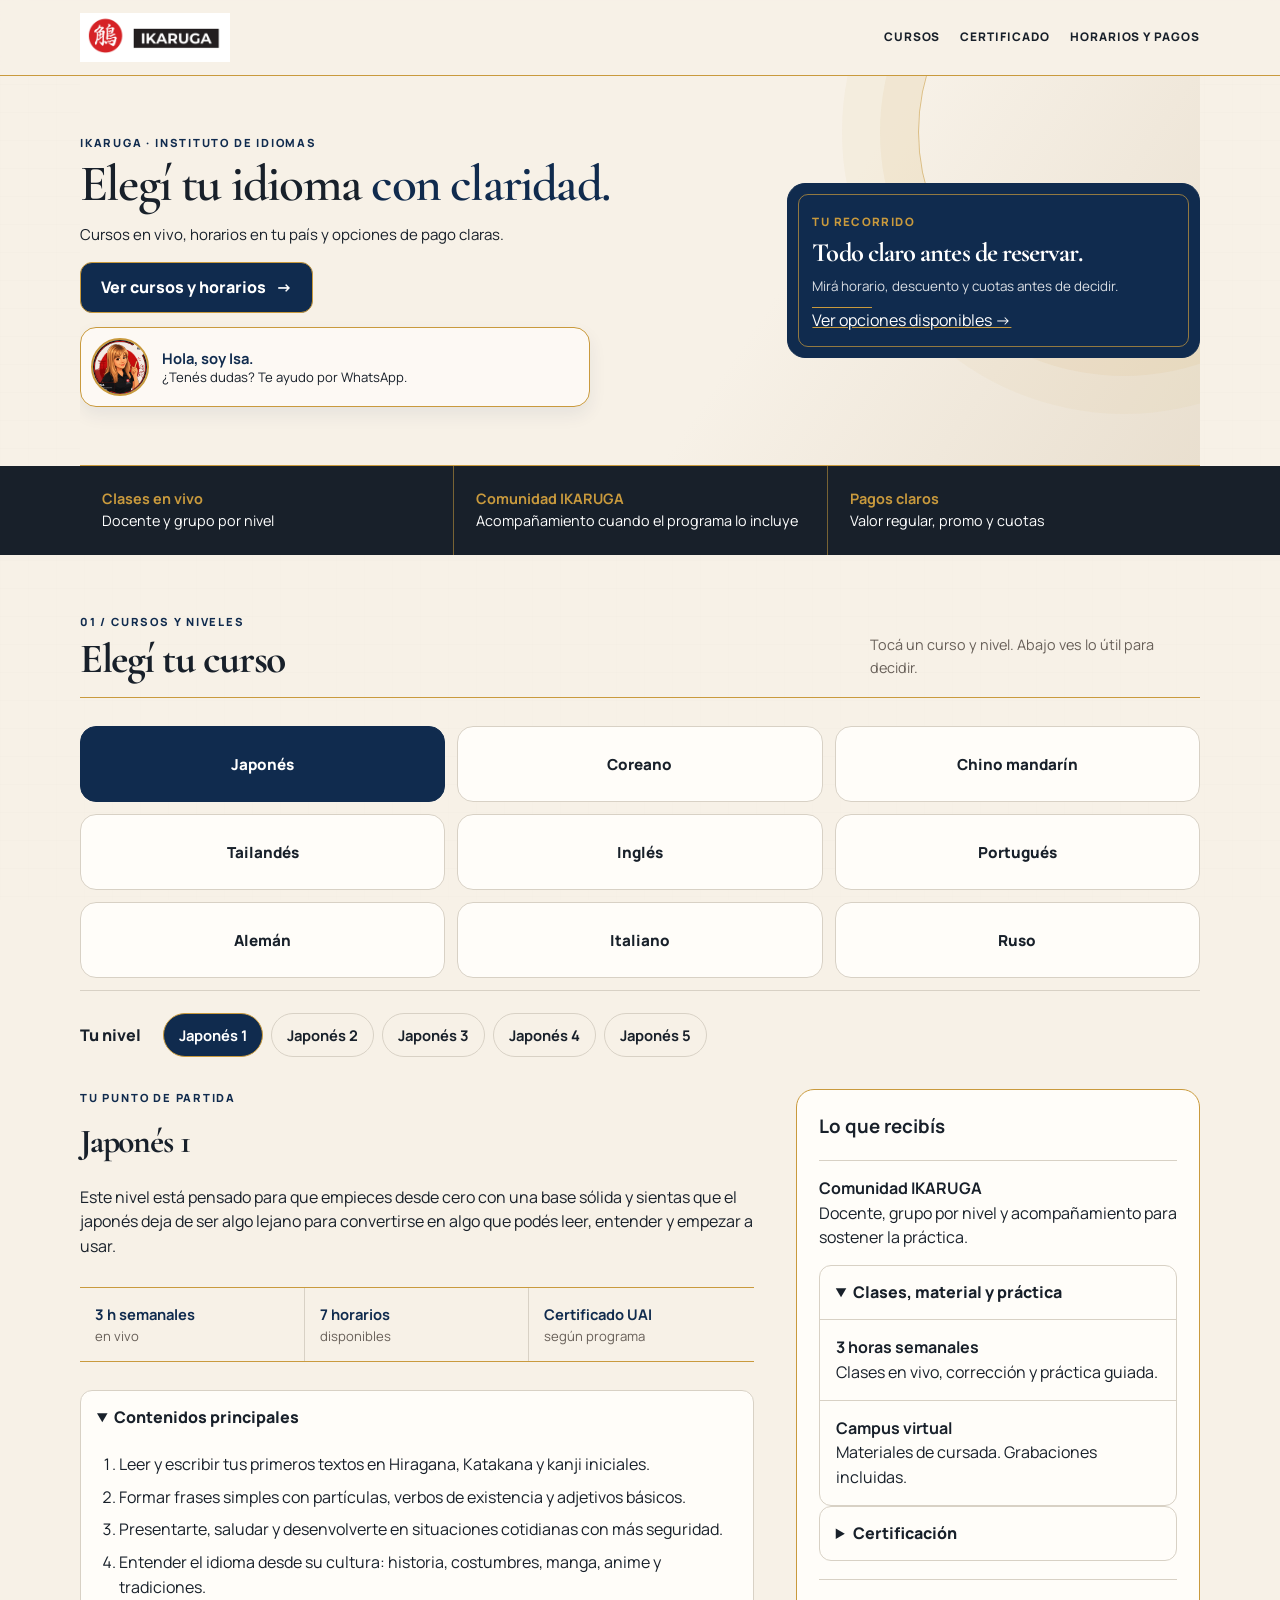
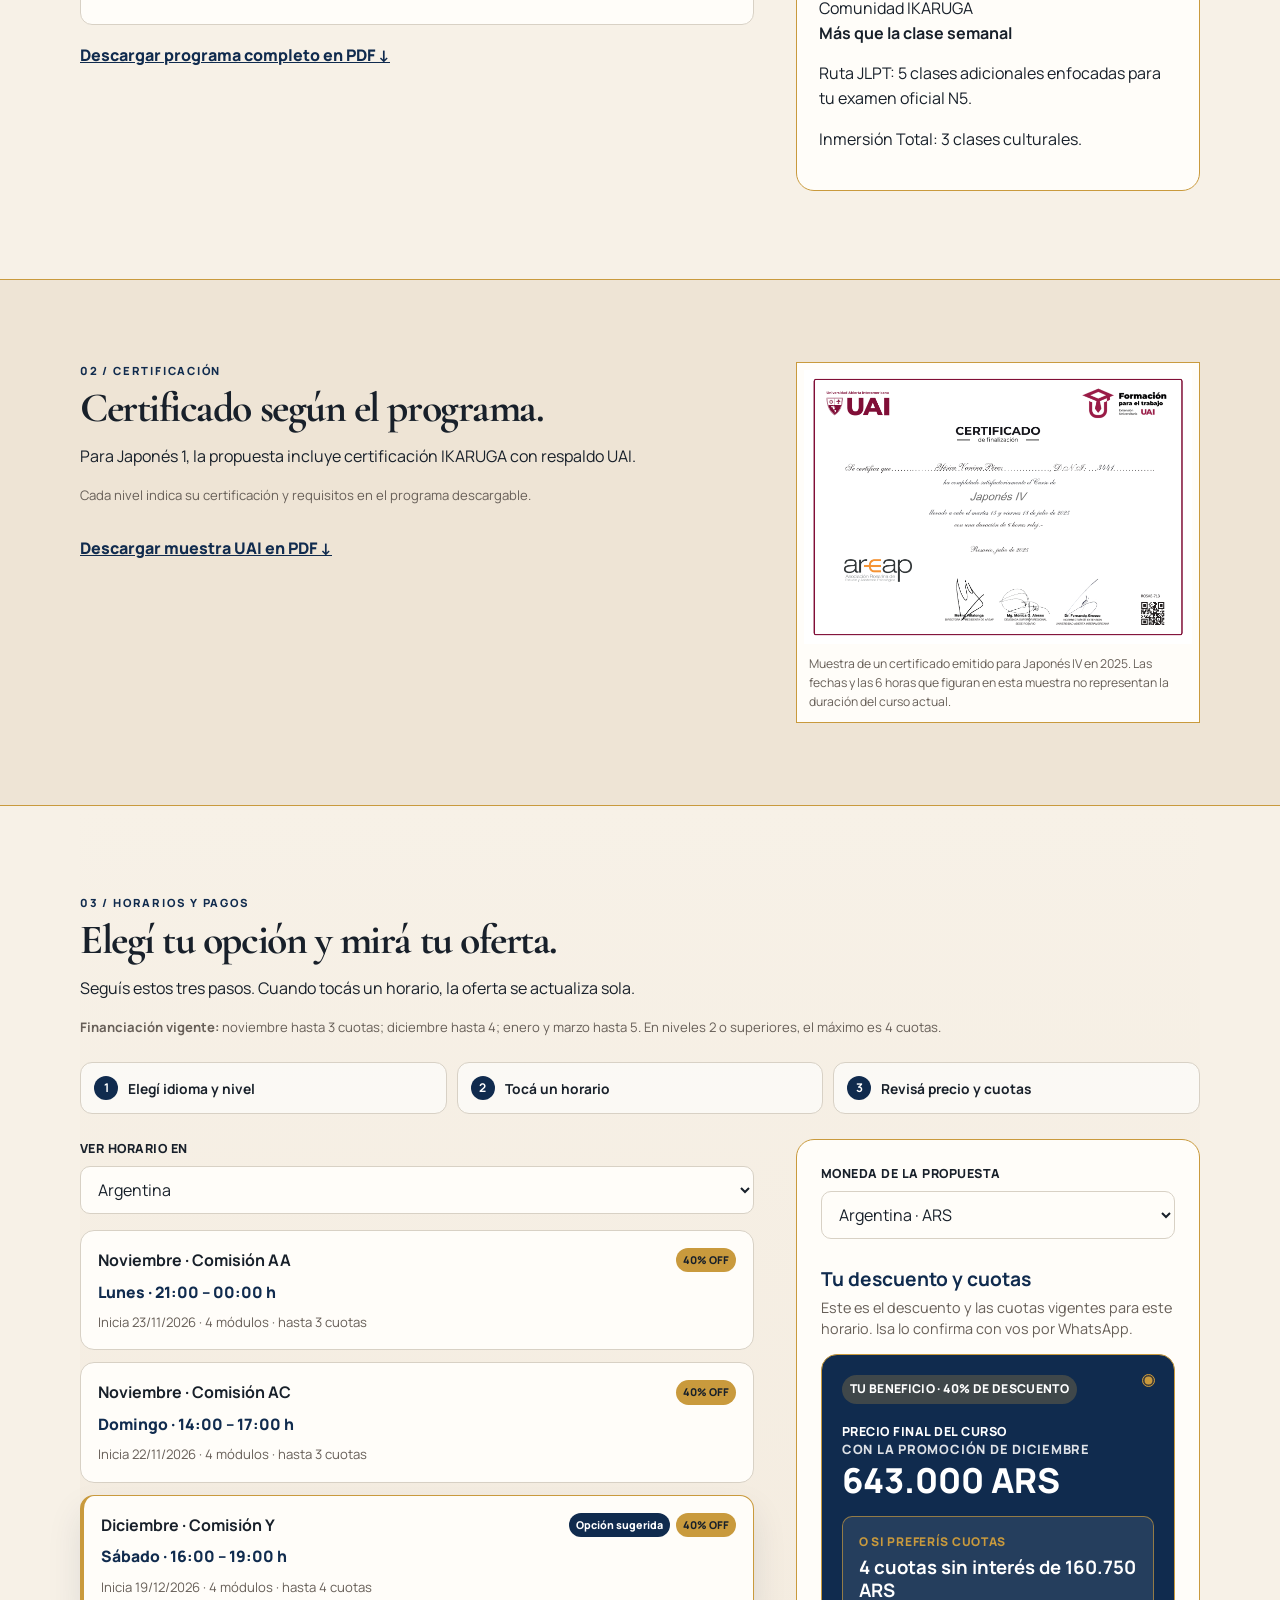
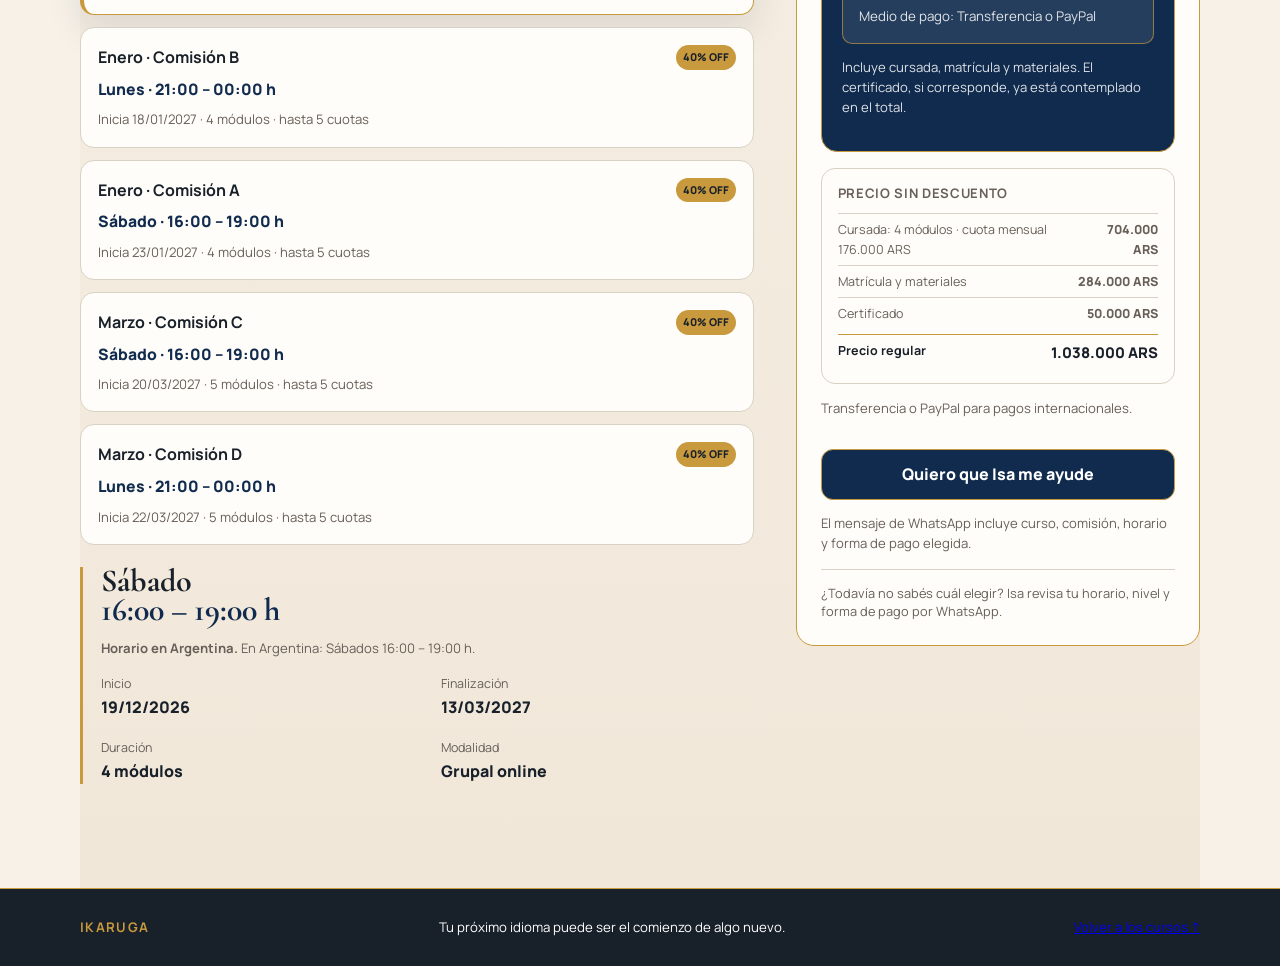
==== commit 3ccf0313: "Corrige coherencia comercial y compacta vista móvil" ====
--- a/index.html
+++ b/index.html
@@ -10,7 +10,7 @@
 </script>
 </head>
 <body><a class="skip" href="#cursos">Ir a los cursos</a><header><a class="brand" href="#inicio" aria-label="IKARUGA inicio"><img src="logo.png" alt="IKARUGA" width="180" height="52"></a><nav aria-label="Principal"><a href="#cursos">Cursos</a><a href="#certificacion">Certificado</a><a href="#inscripcion">Horarios y pagos</a></nav></header>
-<main id="inicio"><section class="hero wrap"><div><p class="eyebrow">IKARUGA · INSTITUTO DE IDIOMAS</p><h1>Elegí tu idioma <em>con claridad.</em></h1><p class="intro">Cursos en vivo, horarios en tu país y opciones de pago claras.</p><a class="button" href="#cursos">Ver cursos y horarios <span aria-hidden="true">→</span></a><div class="isa-welcome"><img src="isa-asesora-web.jpg" alt="Ilustración de Isa, asesora educativa de IKARUGA"><p><strong>Hola, soy Isa.</strong>¿Tenés dudas? Te ayudo por WhatsApp.</p></div></div><aside class="hero-note"><span class="note-number">Tu recorrido</span><h2>Todo claro antes de reservar.</h2><p>Mirá horario, descuento y cuotas antes de decidir.</p><div class="note-rule"></div><p>¿Dudas? Isa te ayuda por WhatsApp.</p><a href="#inscripcion">Ver opciones disponibles →</a></aside></section>
+<main id="inicio"><section class="hero wrap"><div><p class="eyebrow">IKARUGA · INSTITUTO DE IDIOMAS</p><h1>Elegí tu idioma <em>con claridad.</em></h1><p class="intro">Cursos en vivo, horarios en tu país y opciones de pago claras.</p><a class="button" href="#cursos">Ver cursos y horarios <span aria-hidden="true">→</span></a><div class="isa-welcome"><img src="isa-asesora-web.jpg" alt="Ilustración de Isa, asesora educativa de IKARUGA"><p><strong>Hola, soy Isa.</strong>¿Tenés dudas? Te ayudo por WhatsApp.</p></div></div><aside class="hero-note"><span class="note-number">Tu recorrido</span><h2>Todo claro antes de reservar.</h2><p>Mirá horario, descuento y cuotas antes de decidir.</p><div class="note-rule"></div><a href="#inscripcion">Ver opciones disponibles →</a></aside></section>
 <div class="value-band"><div class="wrap"><span><strong>Clases en vivo</strong> Docente y grupo por nivel</span><span><strong>Comunidad IKARUGA</strong> Acompañamiento cuando el programa lo incluye</span><span><strong>Pagos claros</strong> Valor regular, promo y cuotas</span></div></div>
 <section class="wrap course-section" id="cursos"><div class="section-top"><div><p class="eyebrow">01 / CURSOS Y NIVELES</p><h2>Elegí tu curso</h2></div><p>Tocá un curso y nivel. Abajo ves lo útil para decidir.</p></div><div id="course-picker" class="course-picker" role="group" aria-label="Elegí tu curso"></div><div class="level-row"><span>Tu nivel</span><div id="levels" role="group" aria-label="Elegí tu nivel"></div></div><article id="course-detail" aria-live="polite"></article></section>
 <section class="certificate-section" id="certificacion"><div class="wrap certificate-grid"><div><p class="eyebrow">02 / CERTIFICACIÓN</p><h2>Certificado según el programa.</h2><p id="cert-text"></p><p class="small">Cada nivel indica su certificación y requisitos en el programa descargable.</p><a class="text-link" id="uai-link" href="certificado-uai-muestra.pdf" download>Descargar muestra UAI en PDF ↓</a></div><figure id="uai-figure"><a href="certificado-uai-muestra.pdf" target="_blank" rel="noopener" aria-label="Abrir muestra de certificado UAI en PDF"><img src="certificado-uai.png" alt="Muestra real de certificado de finalización UAI de Japonés IV" width="1516" height="1072"></a><figcaption>Muestra de un certificado emitido para Japonés IV en 2025. Las fechas y las 6 horas que figuran en esta muestra no representan la duración del curso actual.</figcaption></figure></div></section>
--- a/style.css
+++ b/style.css
@@ -48,3 +48,15 @@
 /* Keep the opening focused: users should reach course selection quickly. */
 .hero{grid-template-columns:minmax(0,1fr) minmax(290px,.62fr);gap:42px;min-height:390px;padding-block:46px}.hero h1{max-width:600px;font-size:clamp(2.55rem,4vw,3.7rem)}.intro{margin:16px 0;font-size:.94rem}.hero-note{padding:24px}.hero-note:before{inset:10px}.hero-note h2{margin:8px 0;font-size:1.65rem}.hero-note p{margin:10px 0;font-size:.84rem}.isa-welcome{margin-top:14px}.course-section{padding-top:58px}
 @media(max-width:760px){.hero{gap:18px;min-height:0;padding-block:32px}.hero h1{font-size:2.45rem}.intro{font-size:.88rem}.hero-note{padding:20px}.hero-note h2{font-size:1.42rem}.isa-welcome{margin-top:12px}.course-section{padding-top:42px}}
+
+/* Do not imply content exists when the sales guide has no approved program file. */
+#course-detail .program-details:has(.goals:empty),#course-detail a[href=""]{display:none}
+@media(max-width:760px){
+  .hero-note{display:none}
+  .hero{padding-bottom:22px}
+  .isa-welcome{padding:8px 11px}
+  .isa-welcome img{width:48px;height:48px;flex-basis:48px}
+  .course-detail-grid,.certificate-grid,.enrollment-grid{gap:24px}
+  .benefits{padding:16px}.benefit{padding:11px 0}.program-details,.benefit-drop{margin-top:12px}
+  .schedule{margin-top:14px}.schedule dl{margin:14px 0}.payment{margin-top:0}
+}
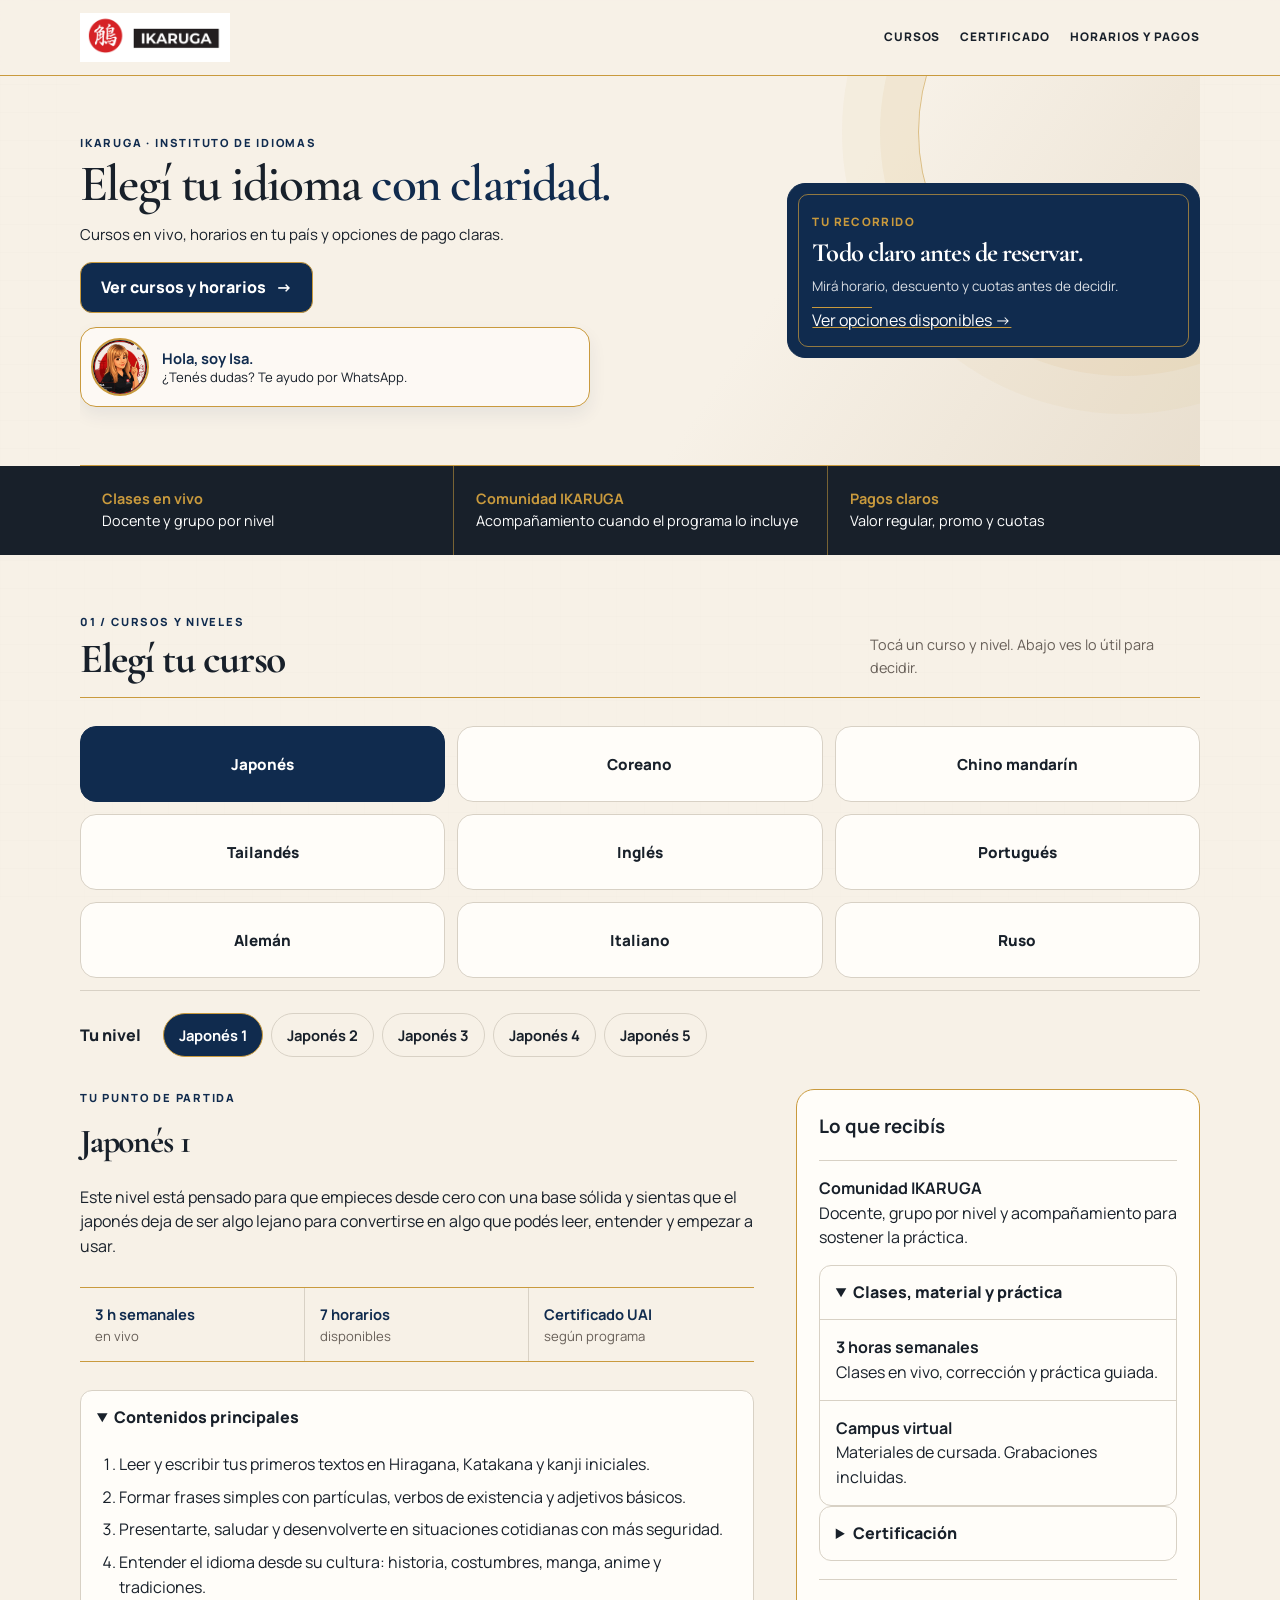
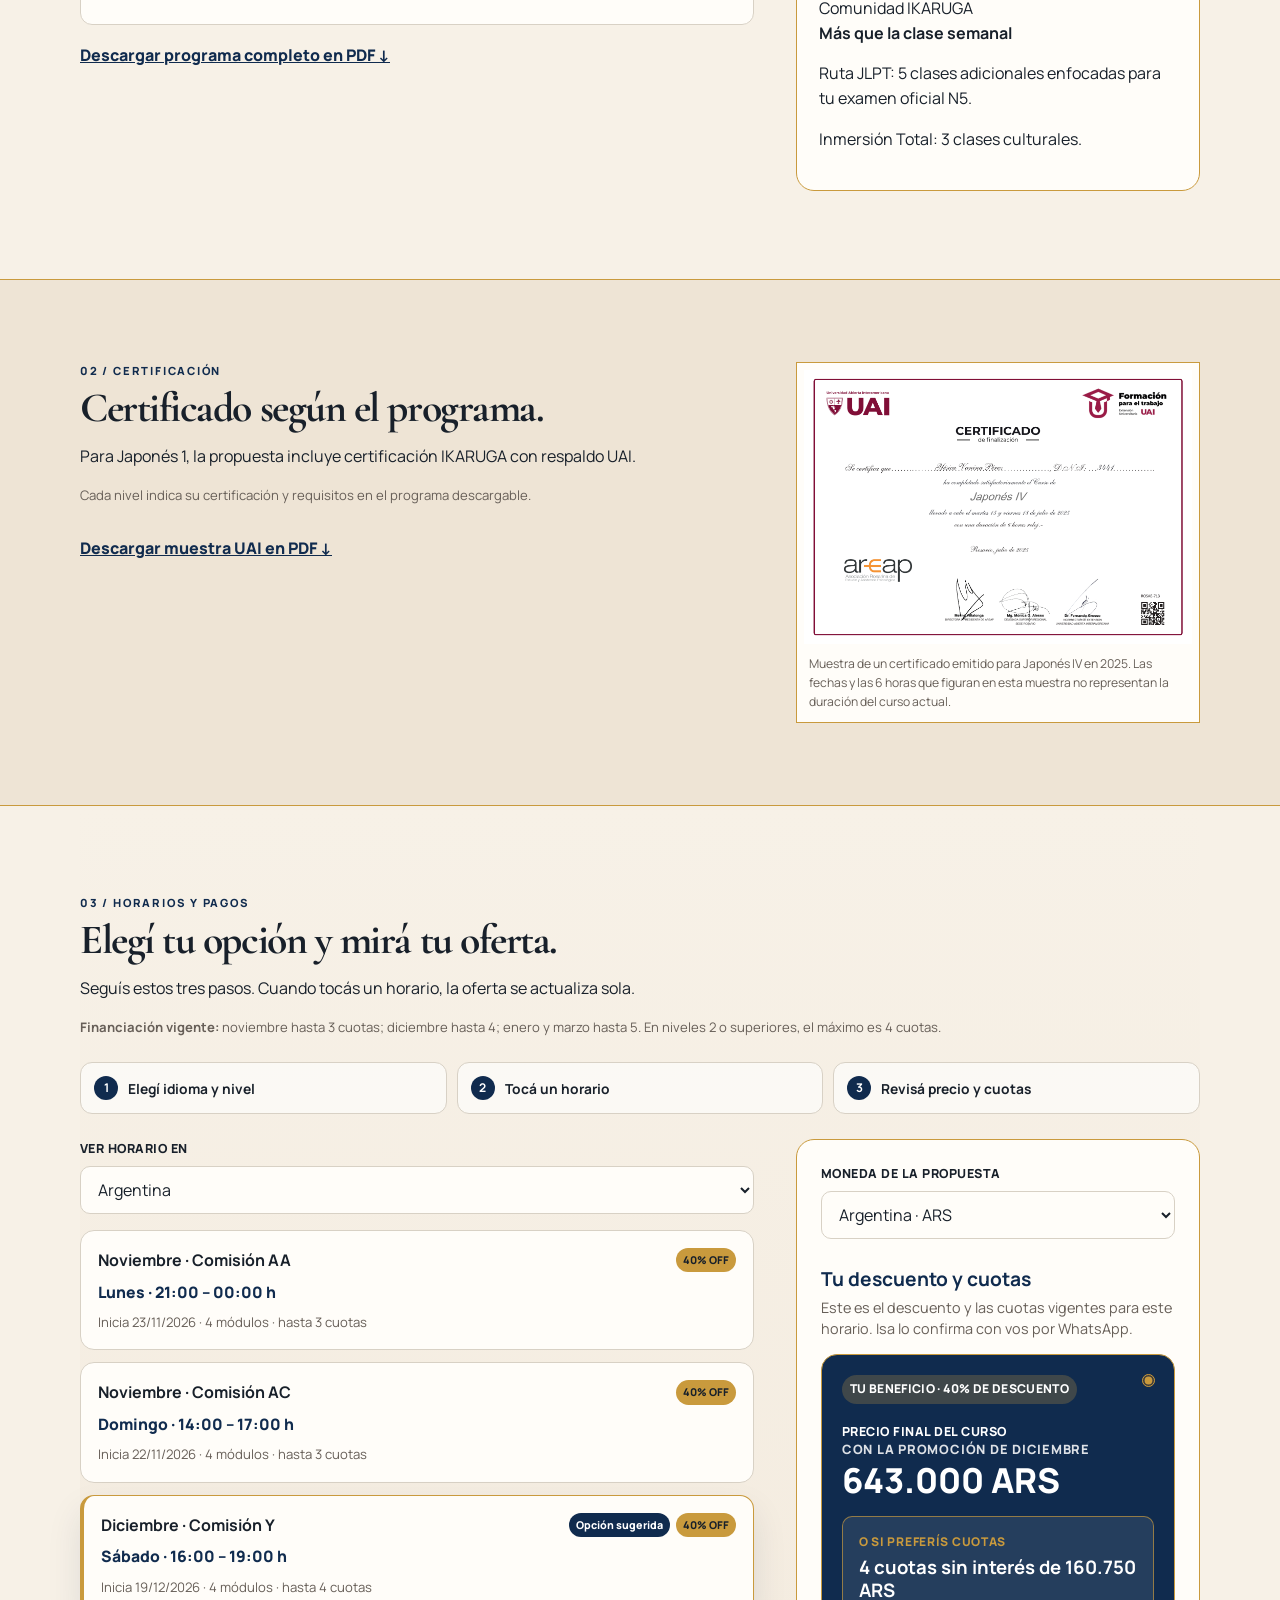
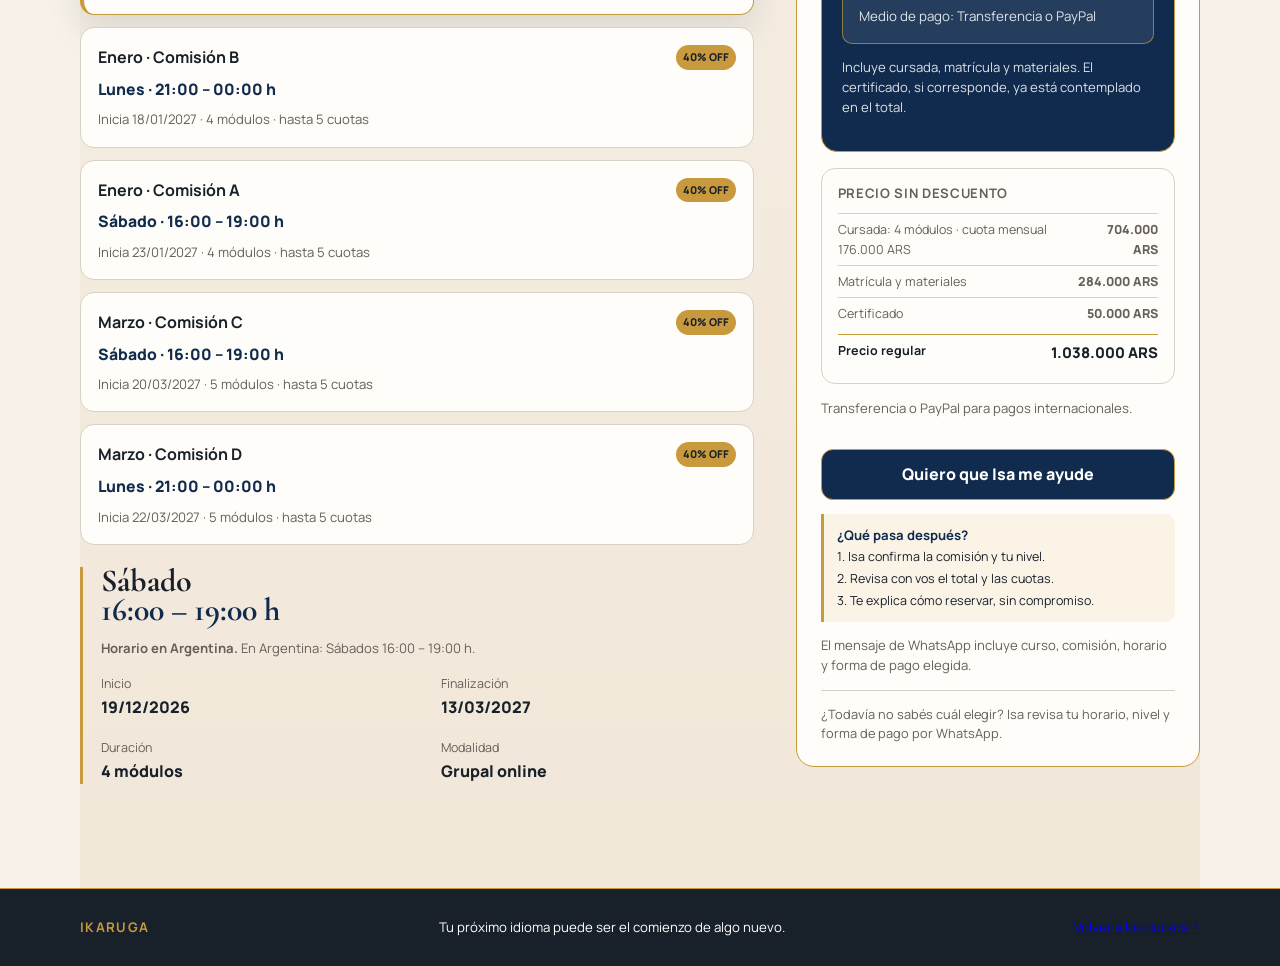
==== commit e3a38241: "Enriquece la decisión de compra" ====
--- a/index.html
+++ b/index.html
@@ -1,5 +1,5 @@
 <!doctype html>
-<html lang="es"><head><meta charset="utf-8"><meta name="viewport" content="width=device-width,initial-scale=1"><title>IKARUGA · Cursos online por nivel</title><meta name="description" content="Cursos online en vivo de IKARUGA: contenidos por nivel, horarios por país, certificación y opciones de pago."><link rel="icon" type="image/svg+xml" href="data:image/svg+xml,%3Csvg xmlns='http://www.w3.org/2000/svg' viewBox='0 0 32 32'%3E%3Crect width='32' height='32' rx='6' fill='%238a123a'/%3E%3Ctext x='16' y='24' text-anchor='middle' fill='white' font-size='24' font-family='serif'%3EI%3C/text%3E%3C/svg%3E"><link rel="stylesheet" href="style.css?v=hero-compact-2026-11-19">
+<html lang="es"><head><meta charset="utf-8"><meta name="viewport" content="width=device-width,initial-scale=1"><title>IKARUGA · Cursos online por nivel</title><meta name="description" content="Cursos online en vivo de IKARUGA: contenidos por nivel, horarios por país, certificación y opciones de pago."><link rel="icon" type="image/svg+xml" href="data:image/svg+xml,%3Csvg xmlns='http://www.w3.org/2000/svg' viewBox='0 0 32 32'%3E%3Crect width='32' height='32' rx='6' fill='%238a123a'/%3E%3Ctext x='16' y='24' text-anchor='middle' fill='white' font-size='24' font-family='serif'%3EI%3C/text%3E%3C/svg%3E"><link rel="stylesheet" href="style.css?v=decision-2026-11-19">
 <!-- Google tag (gtag.js) -->
 <script async src="https://www.googletagmanager.com/gtag/js?id=G-S8P9PC52HD"></script>
 <script>
@@ -14,5 +14,5 @@
 <div class="value-band"><div class="wrap"><span><strong>Clases en vivo</strong> Docente y grupo por nivel</span><span><strong>Comunidad IKARUGA</strong> Acompañamiento cuando el programa lo incluye</span><span><strong>Pagos claros</strong> Valor regular, promo y cuotas</span></div></div>
 <section class="wrap course-section" id="cursos"><div class="section-top"><div><p class="eyebrow">01 / CURSOS Y NIVELES</p><h2>Elegí tu curso</h2></div><p>Tocá un curso y nivel. Abajo ves lo útil para decidir.</p></div><div id="course-picker" class="course-picker" role="group" aria-label="Elegí tu curso"></div><div class="level-row"><span>Tu nivel</span><div id="levels" role="group" aria-label="Elegí tu nivel"></div></div><article id="course-detail" aria-live="polite"></article></section>
 <section class="certificate-section" id="certificacion"><div class="wrap certificate-grid"><div><p class="eyebrow">02 / CERTIFICACIÓN</p><h2>Certificado según el programa.</h2><p id="cert-text"></p><p class="small">Cada nivel indica su certificación y requisitos en el programa descargable.</p><a class="text-link" id="uai-link" href="certificado-uai-muestra.pdf" download>Descargar muestra UAI en PDF ↓</a></div><figure id="uai-figure"><a href="certificado-uai-muestra.pdf" target="_blank" rel="noopener" aria-label="Abrir muestra de certificado UAI en PDF"><img src="certificado-uai.png" alt="Muestra real de certificado de finalización UAI de Japonés IV" width="1516" height="1072"></a><figcaption>Muestra de un certificado emitido para Japonés IV en 2025. Las fechas y las 6 horas que figuran en esta muestra no representan la duración del curso actual.</figcaption></figure></div></section>
-<section class="wrap enrollment" id="inscripcion"><p class="eyebrow">03 / HORARIOS Y PAGOS</p><h2>Elegí tu opción y mirá tu oferta.</h2><p>Seguís estos tres pasos. Cuando tocás un horario, la oferta se actualiza sola.</p><ol class="purchase-steps" aria-label="Pasos para cotizar"><li><span>1</span> Elegí idioma y nivel</li><li><span>2</span> Tocá un horario</li><li><span>3</span> Revisá precio y cuotas</li></ol><div class="mobile-choice"><div><label for="quick-course">Idioma o curso</label><select id="quick-course"></select></div><div><label for="quick-level">Nivel</label><select id="quick-level"></select></div></div><div class="enrollment-grid"><div><div class="native-group-control"><label for="group">Comisión de <span id="selected-name"></span></label><select id="group"></select></div><label class="stacked-label" for="country">Ver horario en</label><select id="country"><option value="AR">Argentina</option><option value="MX">México</option><option value="PE">Perú</option><option value="EC">Ecuador</option><option value="CL">Chile</option><option value="PY">Paraguay</option><option value="CO">Colombia</option><option value="HN">Honduras</option><option value="BO">Bolivia</option><option value="ES">España</option><option value="CU">Cuba</option><option value="US">Estados Unidos · hora del Este</option><option value="SV">El Salvador</option><option value="UY">Uruguay</option></select><div id="schedule-options" class="schedule-options" role="group" aria-label="Horarios disponibles"></div><div id="schedule" class="schedule"></div></div><div class="payment"><label for="currency">Moneda de la propuesta</label><select id="currency"><option value="ARS">Argentina · ARS</option><option value="USD">Internacional · USD</option><option value="MXN">México · MXN</option></select><div id="price"></div><a class="button full" id="contact" target="_blank" rel="noopener">Quiero que Isa me ayude</a><p class="small">El mensaje de WhatsApp incluye curso, comisión, horario y forma de pago elegida.</p></div></div></section><a class="mobile-contact" id="mobile-contact" target="_blank" rel="noopener">Quiero que Isa me ayude</a>
+<section class="wrap enrollment" id="inscripcion"><p class="eyebrow">03 / HORARIOS Y PAGOS</p><h2>Elegí tu opción y mirá tu oferta.</h2><p>Seguís estos tres pasos. Cuando tocás un horario, la oferta se actualiza sola.</p><ol class="purchase-steps" aria-label="Pasos para cotizar"><li><span>1</span> Elegí idioma y nivel</li><li><span>2</span> Tocá un horario</li><li><span>3</span> Revisá precio y cuotas</li></ol><div class="mobile-choice"><div><label for="quick-course">Idioma o curso</label><select id="quick-course"></select></div><div><label for="quick-level">Nivel</label><select id="quick-level"></select></div></div><div class="enrollment-grid"><div><div class="native-group-control"><label for="group">Comisión de <span id="selected-name"></span></label><select id="group"></select></div><label class="stacked-label" for="country">Ver horario en</label><select id="country"><option value="AR">Argentina</option><option value="MX">México</option><option value="PE">Perú</option><option value="EC">Ecuador</option><option value="CL">Chile</option><option value="PY">Paraguay</option><option value="CO">Colombia</option><option value="HN">Honduras</option><option value="BO">Bolivia</option><option value="ES">España</option><option value="CU">Cuba</option><option value="US">Estados Unidos · hora del Este</option><option value="SV">El Salvador</option><option value="UY">Uruguay</option></select><div id="schedule-options" class="schedule-options" role="group" aria-label="Horarios disponibles"></div><div id="schedule" class="schedule"></div></div><div class="payment"><label for="currency">Moneda de la propuesta</label><select id="currency"><option value="ARS">Argentina · ARS</option><option value="USD">Internacional · USD</option><option value="MXN">México · MXN</option></select><div id="price"></div><a class="button full" id="contact" target="_blank" rel="noopener">Quiero que Isa me ayude</a><div class="purchase-guide"><strong>¿Qué pasa después?</strong><span>1. Isa confirma la comisión y tu nivel.</span><span>2. Revisa con vos el total y las cuotas.</span><span>3. Te explica cómo reservar, sin compromiso.</span></div><p class="small">El mensaje de WhatsApp incluye curso, comisión, horario y forma de pago elegida.</p></div></div></section><a class="mobile-contact" id="mobile-contact" target="_blank" rel="noopener">Quiero que Isa me ayude</a>
 <footer><div class="wrap"><strong>IKARUGA</strong><span>Tu próximo idioma puede ser el comienzo de algo nuevo.</span><a href="#cursos">Volver a los cursos ↑</a></div></footer></main><script src="data.js?v=guia-2026-11-06c"></script><script src="app.js?v=ux-2026-11-06"></script></body></html>
--- a/style.css
+++ b/style.css
@@ -51,6 +51,7 @@
 
 /* Do not imply content exists when the sales guide has no approved program file. */
 #course-detail .program-details:has(.goals:empty),#course-detail a[href=""]{display:none}
+.purchase-guide{display:grid;gap:4px;margin-top:14px;padding:12px 13px;border-left:3px solid var(--gold);border-radius:0 10px 10px 0;background:rgba(201,154,61,.1);color:var(--ink);font-size:.78rem;line-height:1.42}.purchase-guide strong{color:var(--navy);font-size:.82rem}
 @media(max-width:760px){
   .hero-note{display:none}
   .hero{padding-bottom:22px}
@@ -59,4 +60,5 @@
   .course-detail-grid,.certificate-grid,.enrollment-grid{gap:24px}
   .benefits{padding:16px}.benefit{padding:11px 0}.program-details,.benefit-drop{margin-top:12px}
   .schedule{margin-top:14px}.schedule dl{margin:14px 0}.payment{margin-top:0}
+  .purchase-guide{margin-top:12px;padding:10px 11px;font-size:.76rem}
 }
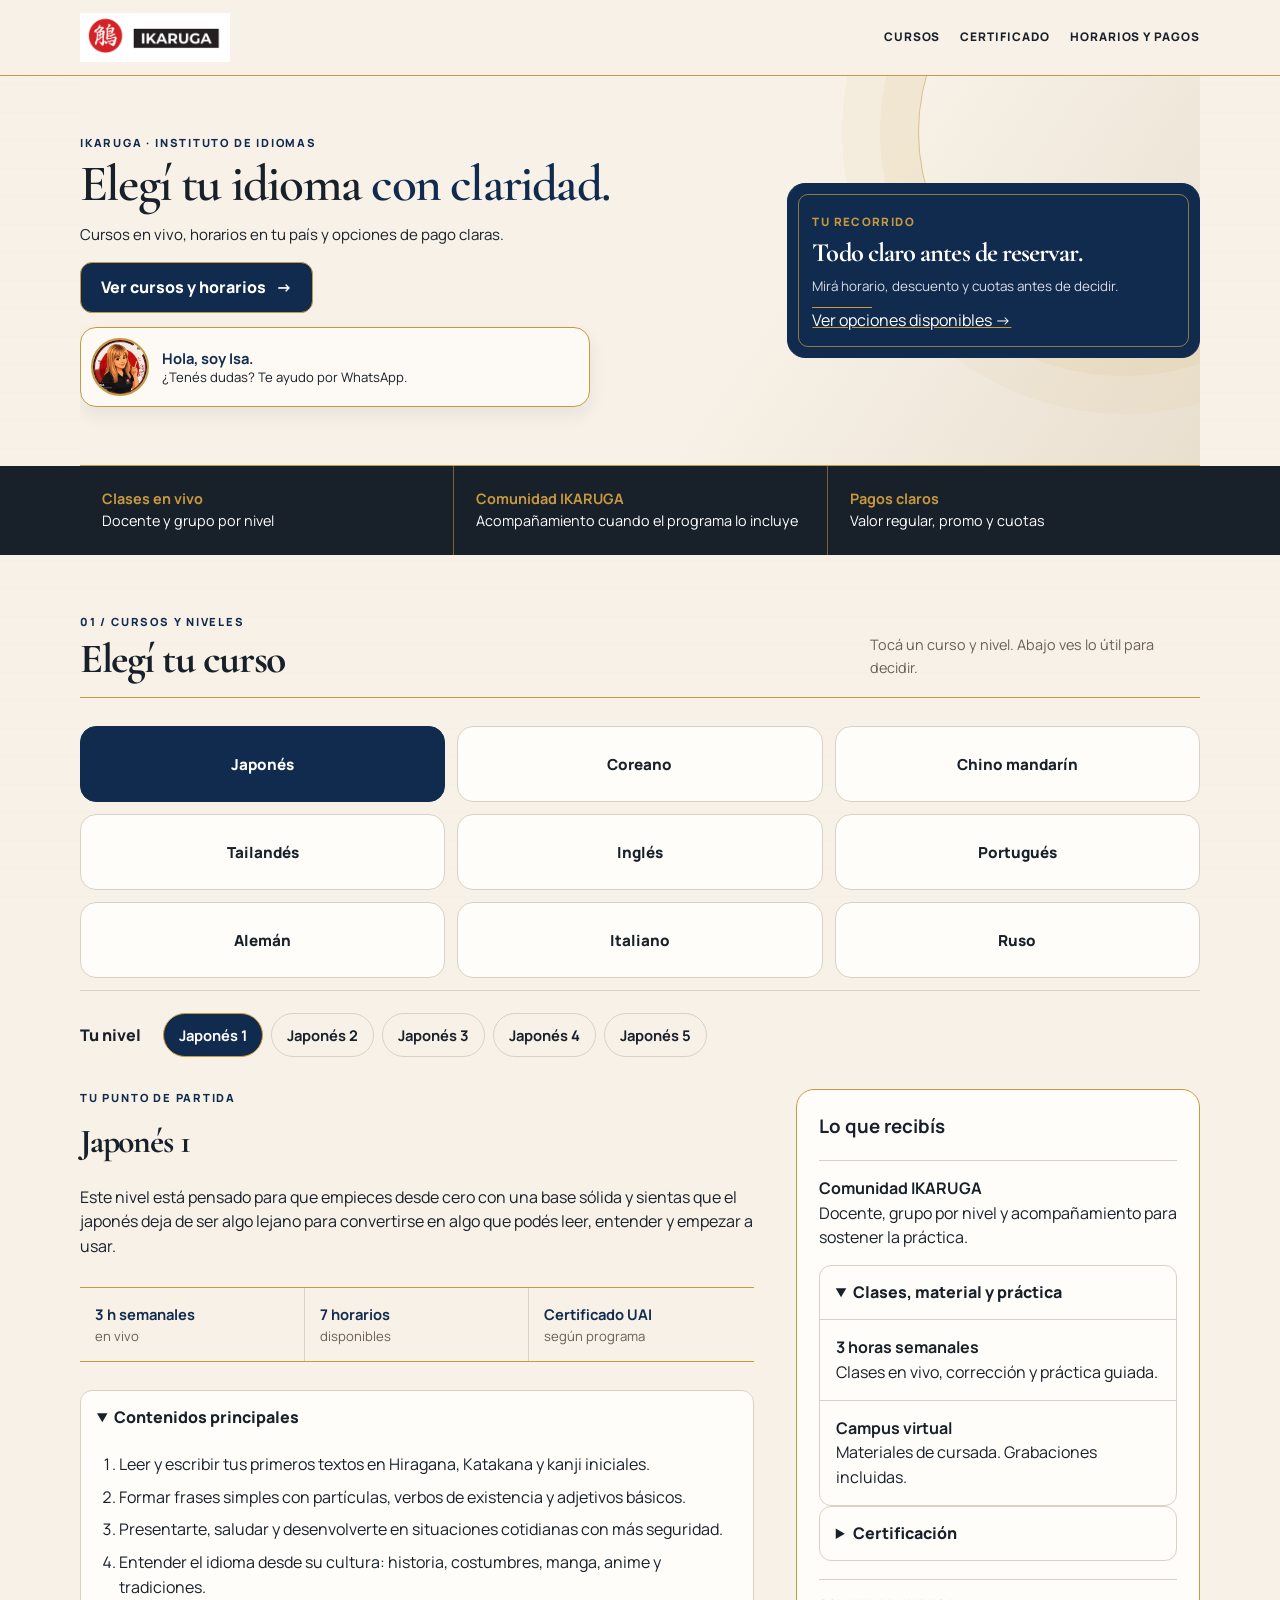
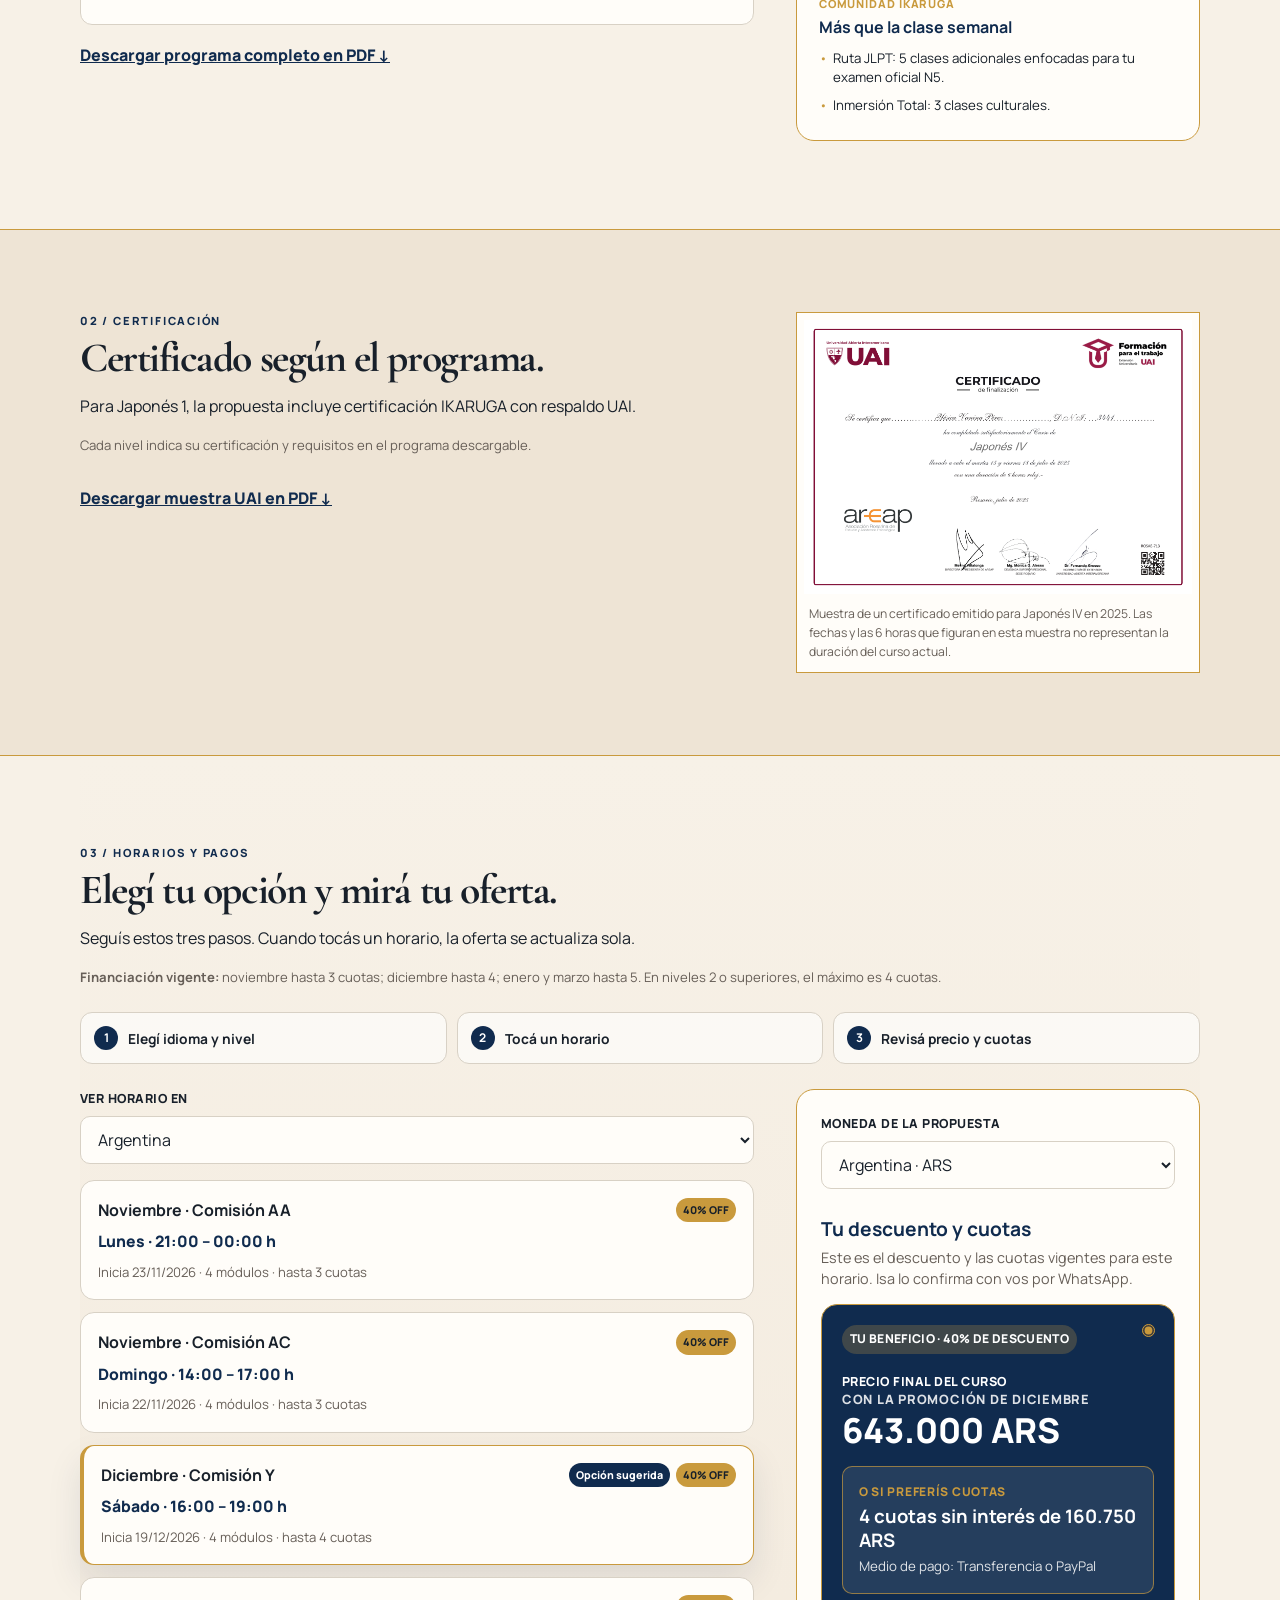
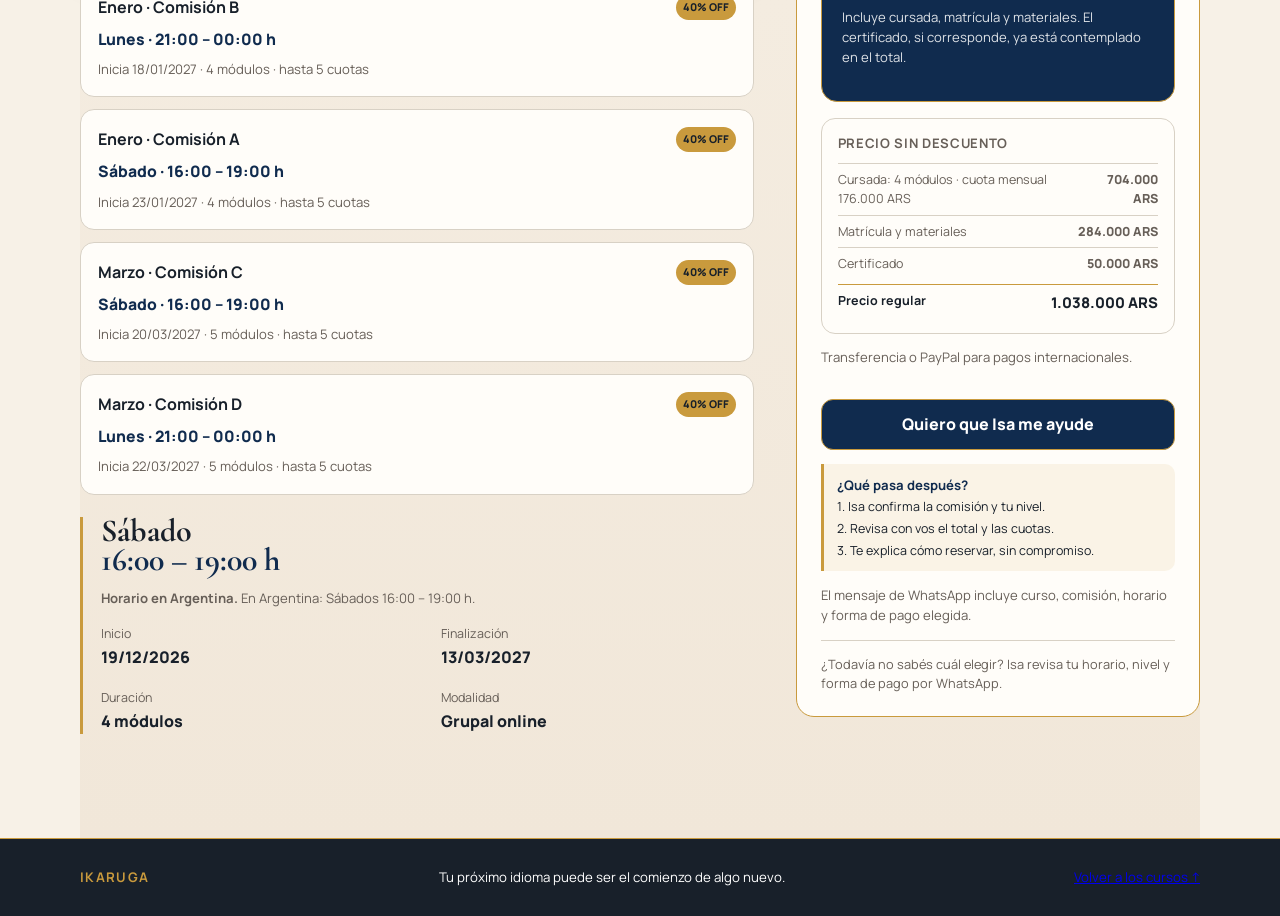
==== commit 6ba1fe3f: "Fuerza actualización móvil sin caché" ====
--- a/index.html
+++ b/index.html
@@ -9,6 +9,8 @@
   gtag('config', 'G-S8P9PC52HD');
 </script>
 </head>
+<link rel="stylesheet" href="style.css?v=mobile-fix-2026-11-19">
+<script defer src="mobile-fix.js?v=2026-11-19"></script>
 <body><a class="skip" href="#cursos">Ir a los cursos</a><header><a class="brand" href="#inicio" aria-label="IKARUGA inicio"><img src="logo.png" alt="IKARUGA" width="180" height="52"></a><nav aria-label="Principal"><a href="#cursos">Cursos</a><a href="#certificacion">Certificado</a><a href="#inscripcion">Horarios y pagos</a></nav></header>
 <main id="inicio"><section class="hero wrap"><div><p class="eyebrow">IKARUGA · INSTITUTO DE IDIOMAS</p><h1>Elegí tu idioma <em>con claridad.</em></h1><p class="intro">Cursos en vivo, horarios en tu país y opciones de pago claras.</p><a class="button" href="#cursos">Ver cursos y horarios <span aria-hidden="true">→</span></a><div class="isa-welcome"><img src="isa-asesora-web.jpg" alt="Ilustración de Isa, asesora educativa de IKARUGA"><p><strong>Hola, soy Isa.</strong>¿Tenés dudas? Te ayudo por WhatsApp.</p></div></div><aside class="hero-note"><span class="note-number">Tu recorrido</span><h2>Todo claro antes de reservar.</h2><p>Mirá horario, descuento y cuotas antes de decidir.</p><div class="note-rule"></div><a href="#inscripcion">Ver opciones disponibles →</a></aside></section>
 <div class="value-band"><div class="wrap"><span><strong>Clases en vivo</strong> Docente y grupo por nivel</span><span><strong>Comunidad IKARUGA</strong> Acompañamiento cuando el programa lo incluye</span><span><strong>Pagos claros</strong> Valor regular, promo y cuotas</span></div></div>
--- a/style.css
+++ b/style.css
@@ -52,8 +52,11 @@
 /* Do not imply content exists when the sales guide has no approved program file. */
 #course-detail .program-details:has(.goals:empty),#course-detail a[href=""]{display:none}
 .purchase-guide{display:grid;gap:4px;margin-top:14px;padding:12px 13px;border-left:3px solid var(--gold);border-radius:0 10px 10px 0;background:rgba(201,154,61,.1);color:var(--ink);font-size:.78rem;line-height:1.42}.purchase-guide strong{color:var(--navy);font-size:.82rem}
+.community{padding:15px 0 2px}.community span{color:var(--gold);font-size:.7rem;font-weight:800;letter-spacing:.08em;text-transform:uppercase}.community strong{margin-top:3px;color:var(--navy);font-size:1rem}.community p{position:relative;margin:9px 0 0;padding-left:14px;color:var(--ink);font-size:.83rem;line-height:1.45}.community p:before{position:absolute;left:0;color:var(--gold);content:"•"}
 @media(max-width:760px){
   .hero-note{display:none}
+  .wrap{width:calc(100% - 28px)}
+  .hero{grid-template-columns:minmax(0,1fr);width:calc(100% - 28px)}
   .hero{padding-bottom:22px}
   .isa-welcome{padding:8px 11px}
   .isa-welcome img{width:48px;height:48px;flex-basis:48px}
@@ -61,4 +64,7 @@
   .benefits{padding:16px}.benefit{padding:11px 0}.program-details,.benefit-drop{margin-top:12px}
   .schedule{margin-top:14px}.schedule dl{margin:14px 0}.payment{margin-top:0}
   .purchase-guide{margin-top:12px;padding:10px 11px;font-size:.76rem}
+  .community{padding-top:12px}.community p{font-size:.8rem}
+  .mobile-contact{display:block;transform:translateY(125%);opacity:0;pointer-events:none;transition:transform .22s ease,opacity .22s ease}
+  .mobile-contact.is-visible{transform:translateY(0);opacity:1;pointer-events:auto}
 }
--- a/style.css
+++ b/style.css
@@ -52,8 +52,11 @@
 /* Do not imply content exists when the sales guide has no approved program file. */
 #course-detail .program-details:has(.goals:empty),#course-detail a[href=""]{display:none}
 .purchase-guide{display:grid;gap:4px;margin-top:14px;padding:12px 13px;border-left:3px solid var(--gold);border-radius:0 10px 10px 0;background:rgba(201,154,61,.1);color:var(--ink);font-size:.78rem;line-height:1.42}.purchase-guide strong{color:var(--navy);font-size:.82rem}
+.community{padding:15px 0 2px}.community span{color:var(--gold);font-size:.7rem;font-weight:800;letter-spacing:.08em;text-transform:uppercase}.community strong{margin-top:3px;color:var(--navy);font-size:1rem}.community p{position:relative;margin:9px 0 0;padding-left:14px;color:var(--ink);font-size:.83rem;line-height:1.45}.community p:before{position:absolute;left:0;color:var(--gold);content:"•"}
 @media(max-width:760px){
   .hero-note{display:none}
+  .wrap{width:calc(100% - 28px)}
+  .hero{grid-template-columns:minmax(0,1fr);width:calc(100% - 28px)}
   .hero{padding-bottom:22px}
   .isa-welcome{padding:8px 11px}
   .isa-welcome img{width:48px;height:48px;flex-basis:48px}
@@ -61,4 +64,7 @@
   .benefits{padding:16px}.benefit{padding:11px 0}.program-details,.benefit-drop{margin-top:12px}
   .schedule{margin-top:14px}.schedule dl{margin:14px 0}.payment{margin-top:0}
   .purchase-guide{margin-top:12px;padding:10px 11px;font-size:.76rem}
+  .community{padding-top:12px}.community p{font-size:.8rem}
+  .mobile-contact{display:block;transform:translateY(125%);opacity:0;pointer-events:none;transition:transform .22s ease,opacity .22s ease}
+  .mobile-contact.is-visible{transform:translateY(0);opacity:1;pointer-events:auto}
 }
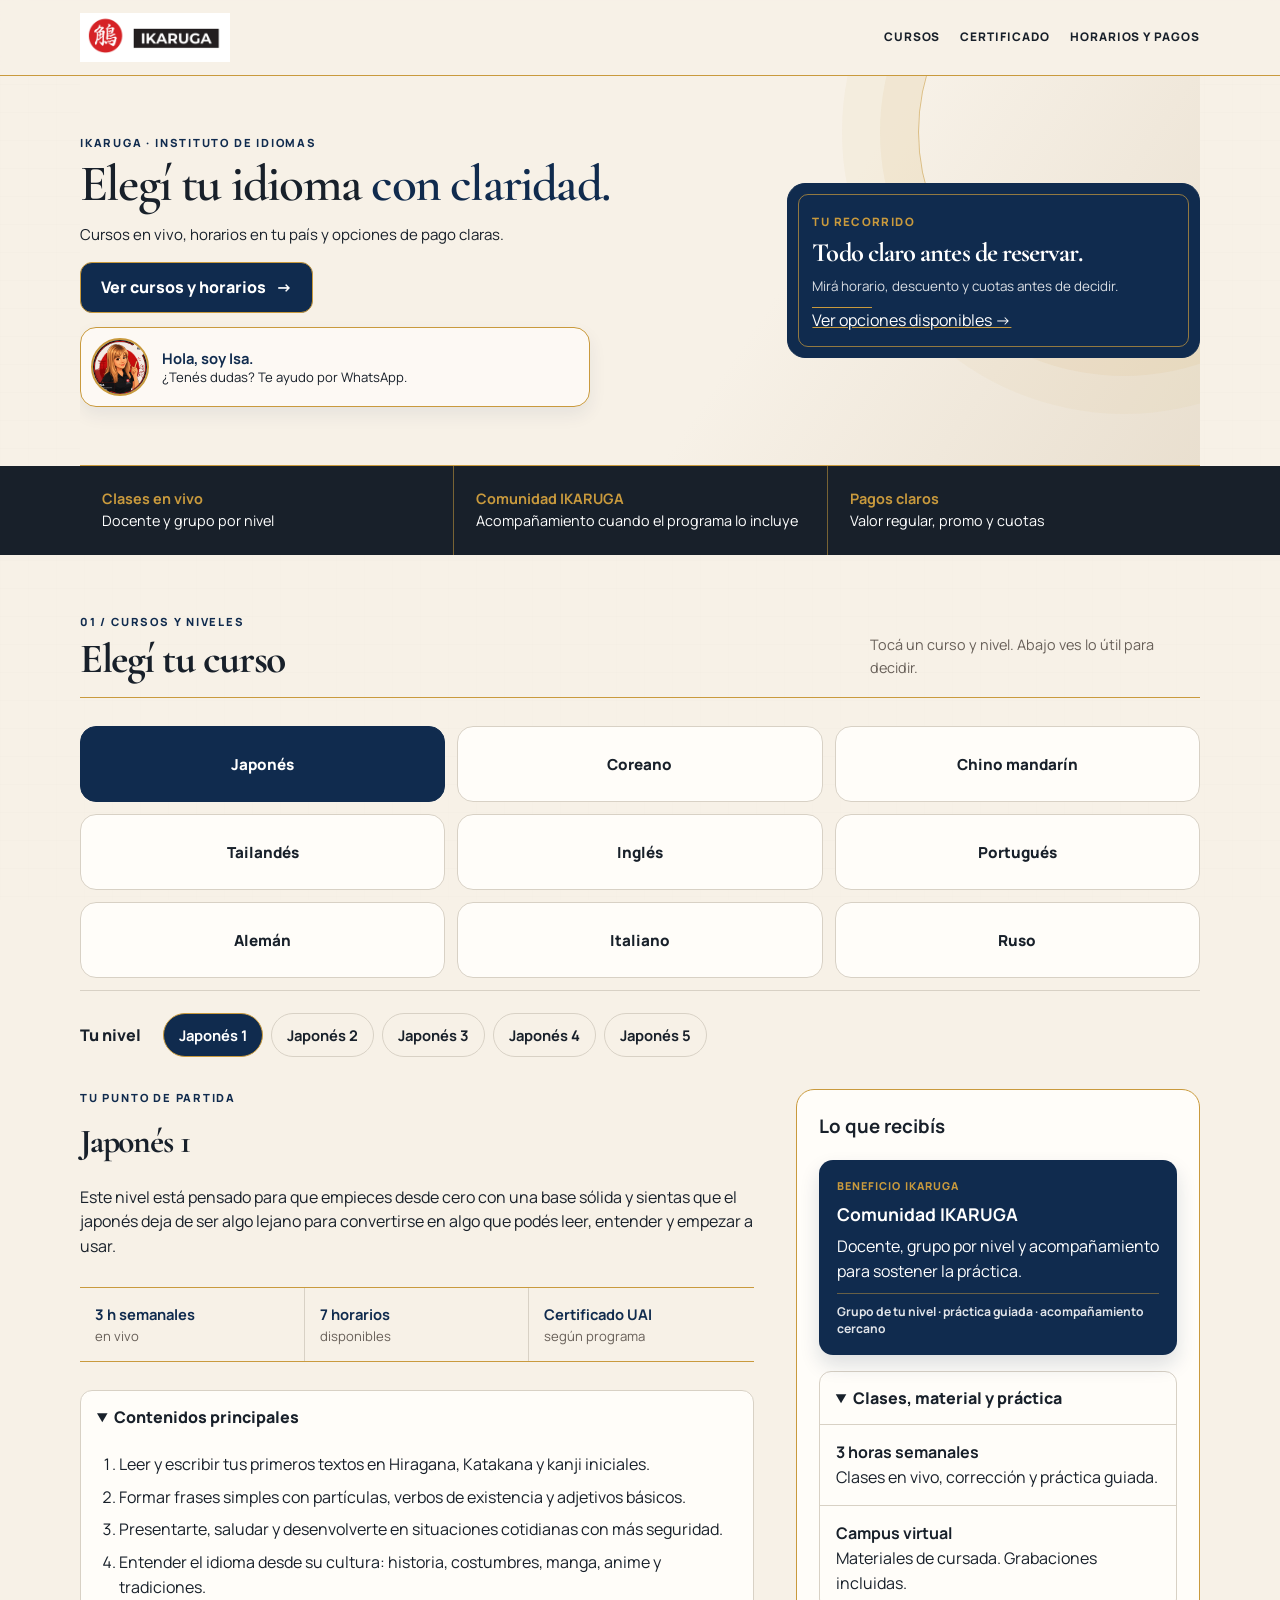
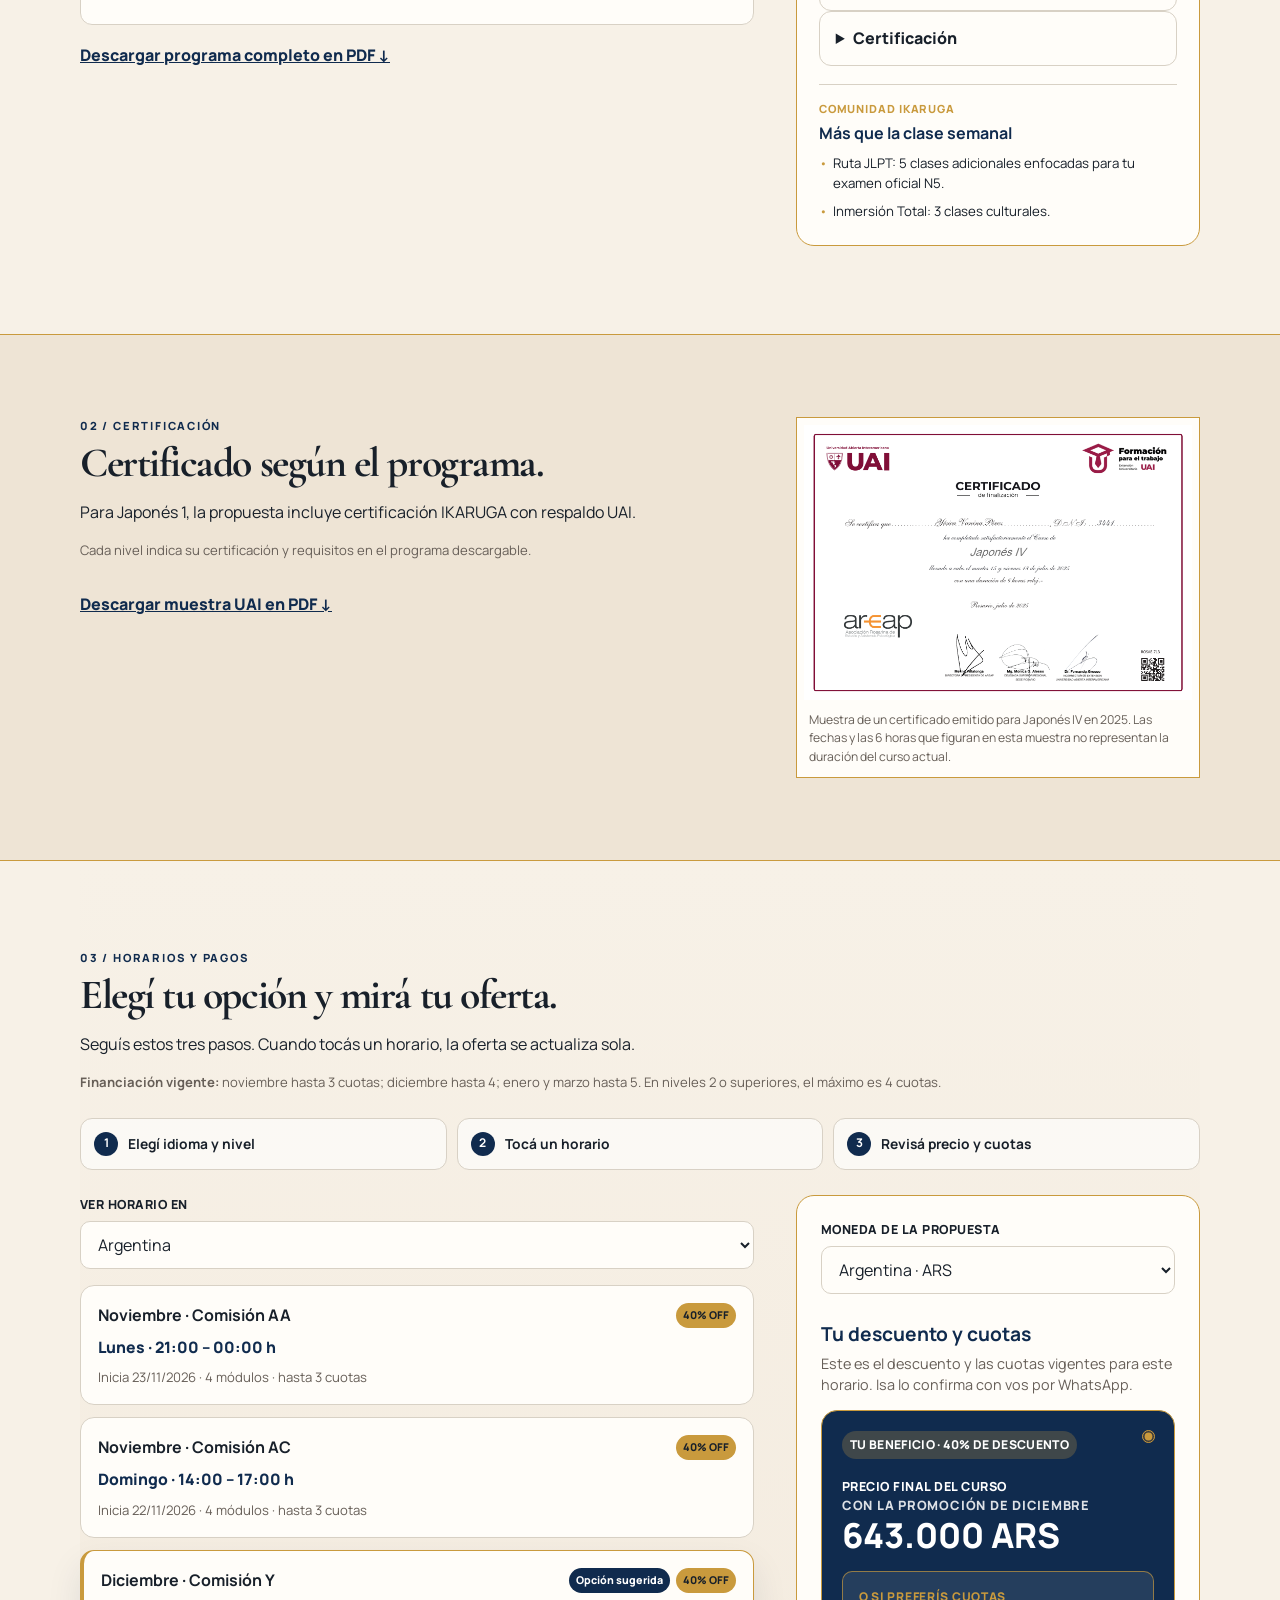
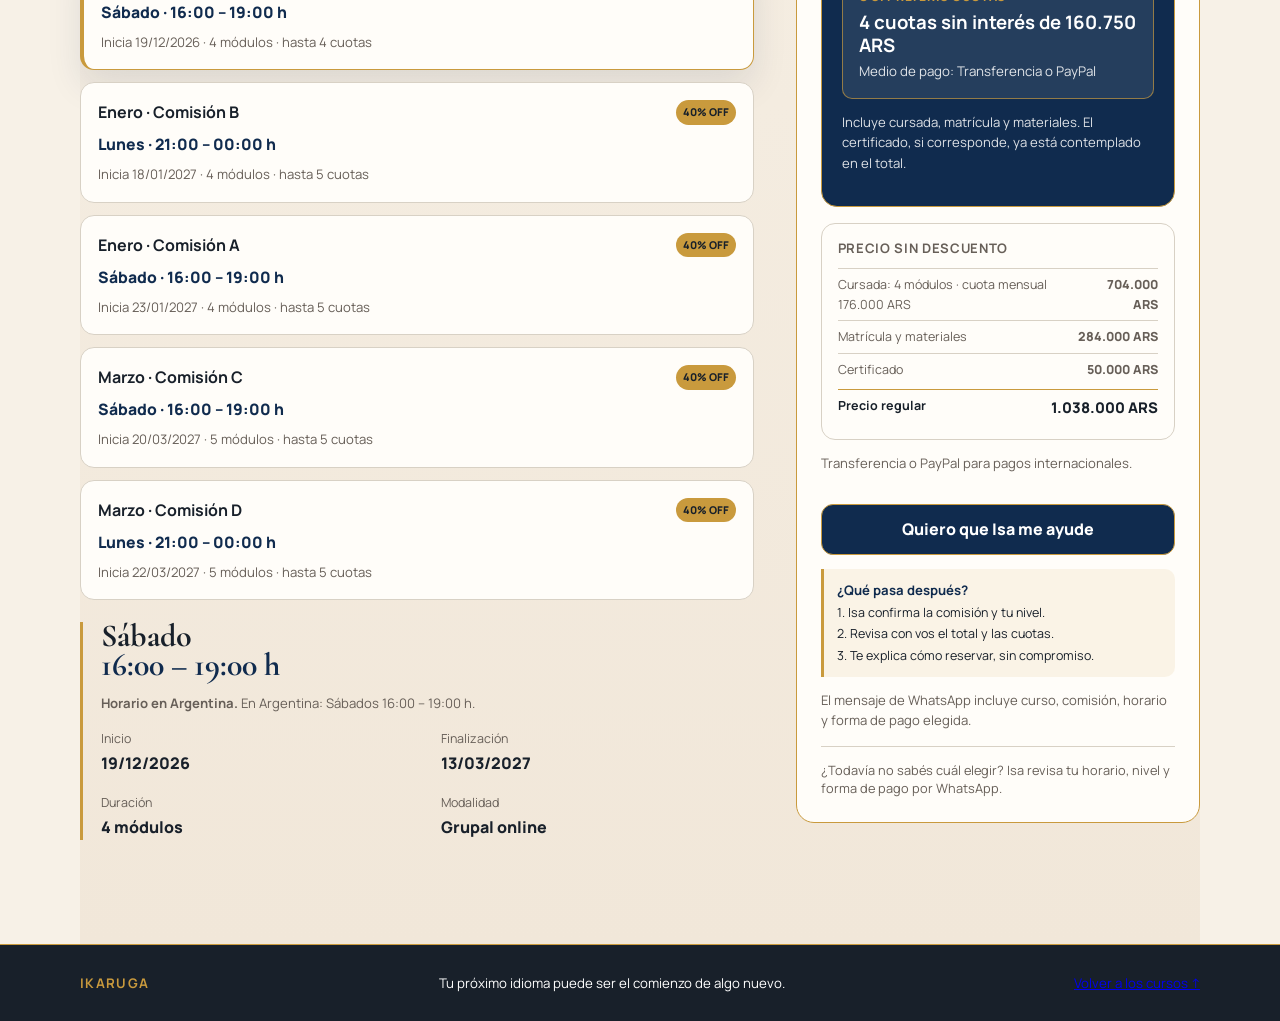
==== commit a1ed4c25: "Destaca comunidad IKARUGA" ====
--- a/index.html
+++ b/index.html
@@ -9,7 +9,7 @@
   gtag('config', 'G-S8P9PC52HD');
 </script>
 </head>
-<link rel="stylesheet" href="style.css?v=mobile-fix-2026-11-19">
+<link rel="stylesheet" href="style.css?v=community-2026-11-19">
 <script defer src="mobile-fix.js?v=2026-11-19"></script>
 <body><a class="skip" href="#cursos">Ir a los cursos</a><header><a class="brand" href="#inicio" aria-label="IKARUGA inicio"><img src="logo.png" alt="IKARUGA" width="180" height="52"></a><nav aria-label="Principal"><a href="#cursos">Cursos</a><a href="#certificacion">Certificado</a><a href="#inscripcion">Horarios y pagos</a></nav></header>
 <main id="inicio"><section class="hero wrap"><div><p class="eyebrow">IKARUGA · INSTITUTO DE IDIOMAS</p><h1>Elegí tu idioma <em>con claridad.</em></h1><p class="intro">Cursos en vivo, horarios en tu país y opciones de pago claras.</p><a class="button" href="#cursos">Ver cursos y horarios <span aria-hidden="true">→</span></a><div class="isa-welcome"><img src="isa-asesora-web.jpg" alt="Ilustración de Isa, asesora educativa de IKARUGA"><p><strong>Hola, soy Isa.</strong>¿Tenés dudas? Te ayudo por WhatsApp.</p></div></div><aside class="hero-note"><span class="note-number">Tu recorrido</span><h2>Todo claro antes de reservar.</h2><p>Mirá horario, descuento y cuotas antes de decidir.</p><div class="note-rule"></div><a href="#inscripcion">Ver opciones disponibles →</a></aside></section>
--- a/style.css
+++ b/style.css
@@ -53,6 +53,7 @@
 #course-detail .program-details:has(.goals:empty),#course-detail a[href=""]{display:none}
 .purchase-guide{display:grid;gap:4px;margin-top:14px;padding:12px 13px;border-left:3px solid var(--gold);border-radius:0 10px 10px 0;background:rgba(201,154,61,.1);color:var(--ink);font-size:.78rem;line-height:1.42}.purchase-guide strong{color:var(--navy);font-size:.82rem}
 .community{padding:15px 0 2px}.community span{color:var(--gold);font-size:.7rem;font-weight:800;letter-spacing:.08em;text-transform:uppercase}.community strong{margin-top:3px;color:var(--navy);font-size:1rem}.community p{position:relative;margin:9px 0 0;padding-left:14px;color:var(--ink);font-size:.83rem;line-height:1.45}.community p:before{position:absolute;left:0;color:var(--gold);content:"•"}
+.main-benefit{position:relative;margin:4px 0 16px;padding:18px!important;border:0!important;border-radius:14px;background:var(--navy);color:#fff;box-shadow:0 10px 20px rgba(16,43,78,.14)}.main-benefit:before{display:block;margin-bottom:6px;color:var(--gold);content:"BENEFICIO IKARUGA";font-size:.68rem;font-weight:800;letter-spacing:.1em}.main-benefit strong{margin-bottom:6px;color:#fff;font-size:1.1rem}.main-benefit:after{display:block;margin-top:9px;padding-top:9px;border-top:1px solid rgba(201,154,61,.48);color:#ffffffdf;content:"Grupo de tu nivel · práctica guiada · acompañamiento cercano";font-size:.76rem;font-weight:700;line-height:1.4}
 @media(max-width:760px){
   .hero-note{display:none}
   .wrap{width:calc(100% - 28px)}
@@ -65,6 +66,7 @@
   .schedule{margin-top:14px}.schedule dl{margin:14px 0}.payment{margin-top:0}
   .purchase-guide{margin-top:12px;padding:10px 11px;font-size:.76rem}
   .community{padding-top:12px}.community p{font-size:.8rem}
+  .main-benefit{margin-bottom:13px;padding:15px!important}.main-benefit strong{font-size:1.02rem}.main-benefit:after{font-size:.73rem}
   .mobile-contact{display:block;transform:translateY(125%);opacity:0;pointer-events:none;transition:transform .22s ease,opacity .22s ease}
   .mobile-contact.is-visible{transform:translateY(0);opacity:1;pointer-events:auto}
 }
--- a/style.css
+++ b/style.css
@@ -53,6 +53,7 @@
 #course-detail .program-details:has(.goals:empty),#course-detail a[href=""]{display:none}
 .purchase-guide{display:grid;gap:4px;margin-top:14px;padding:12px 13px;border-left:3px solid var(--gold);border-radius:0 10px 10px 0;background:rgba(201,154,61,.1);color:var(--ink);font-size:.78rem;line-height:1.42}.purchase-guide strong{color:var(--navy);font-size:.82rem}
 .community{padding:15px 0 2px}.community span{color:var(--gold);font-size:.7rem;font-weight:800;letter-spacing:.08em;text-transform:uppercase}.community strong{margin-top:3px;color:var(--navy);font-size:1rem}.community p{position:relative;margin:9px 0 0;padding-left:14px;color:var(--ink);font-size:.83rem;line-height:1.45}.community p:before{position:absolute;left:0;color:var(--gold);content:"•"}
+.main-benefit{position:relative;margin:4px 0 16px;padding:18px!important;border:0!important;border-radius:14px;background:var(--navy);color:#fff;box-shadow:0 10px 20px rgba(16,43,78,.14)}.main-benefit:before{display:block;margin-bottom:6px;color:var(--gold);content:"BENEFICIO IKARUGA";font-size:.68rem;font-weight:800;letter-spacing:.1em}.main-benefit strong{margin-bottom:6px;color:#fff;font-size:1.1rem}.main-benefit:after{display:block;margin-top:9px;padding-top:9px;border-top:1px solid rgba(201,154,61,.48);color:#ffffffdf;content:"Grupo de tu nivel · práctica guiada · acompañamiento cercano";font-size:.76rem;font-weight:700;line-height:1.4}
 @media(max-width:760px){
   .hero-note{display:none}
   .wrap{width:calc(100% - 28px)}
@@ -65,6 +66,7 @@
   .schedule{margin-top:14px}.schedule dl{margin:14px 0}.payment{margin-top:0}
   .purchase-guide{margin-top:12px;padding:10px 11px;font-size:.76rem}
   .community{padding-top:12px}.community p{font-size:.8rem}
+  .main-benefit{margin-bottom:13px;padding:15px!important}.main-benefit strong{font-size:1.02rem}.main-benefit:after{font-size:.73rem}
   .mobile-contact{display:block;transform:translateY(125%);opacity:0;pointer-events:none;transition:transform .22s ease,opacity .22s ease}
   .mobile-contact.is-visible{transform:translateY(0);opacity:1;pointer-events:auto}
 }
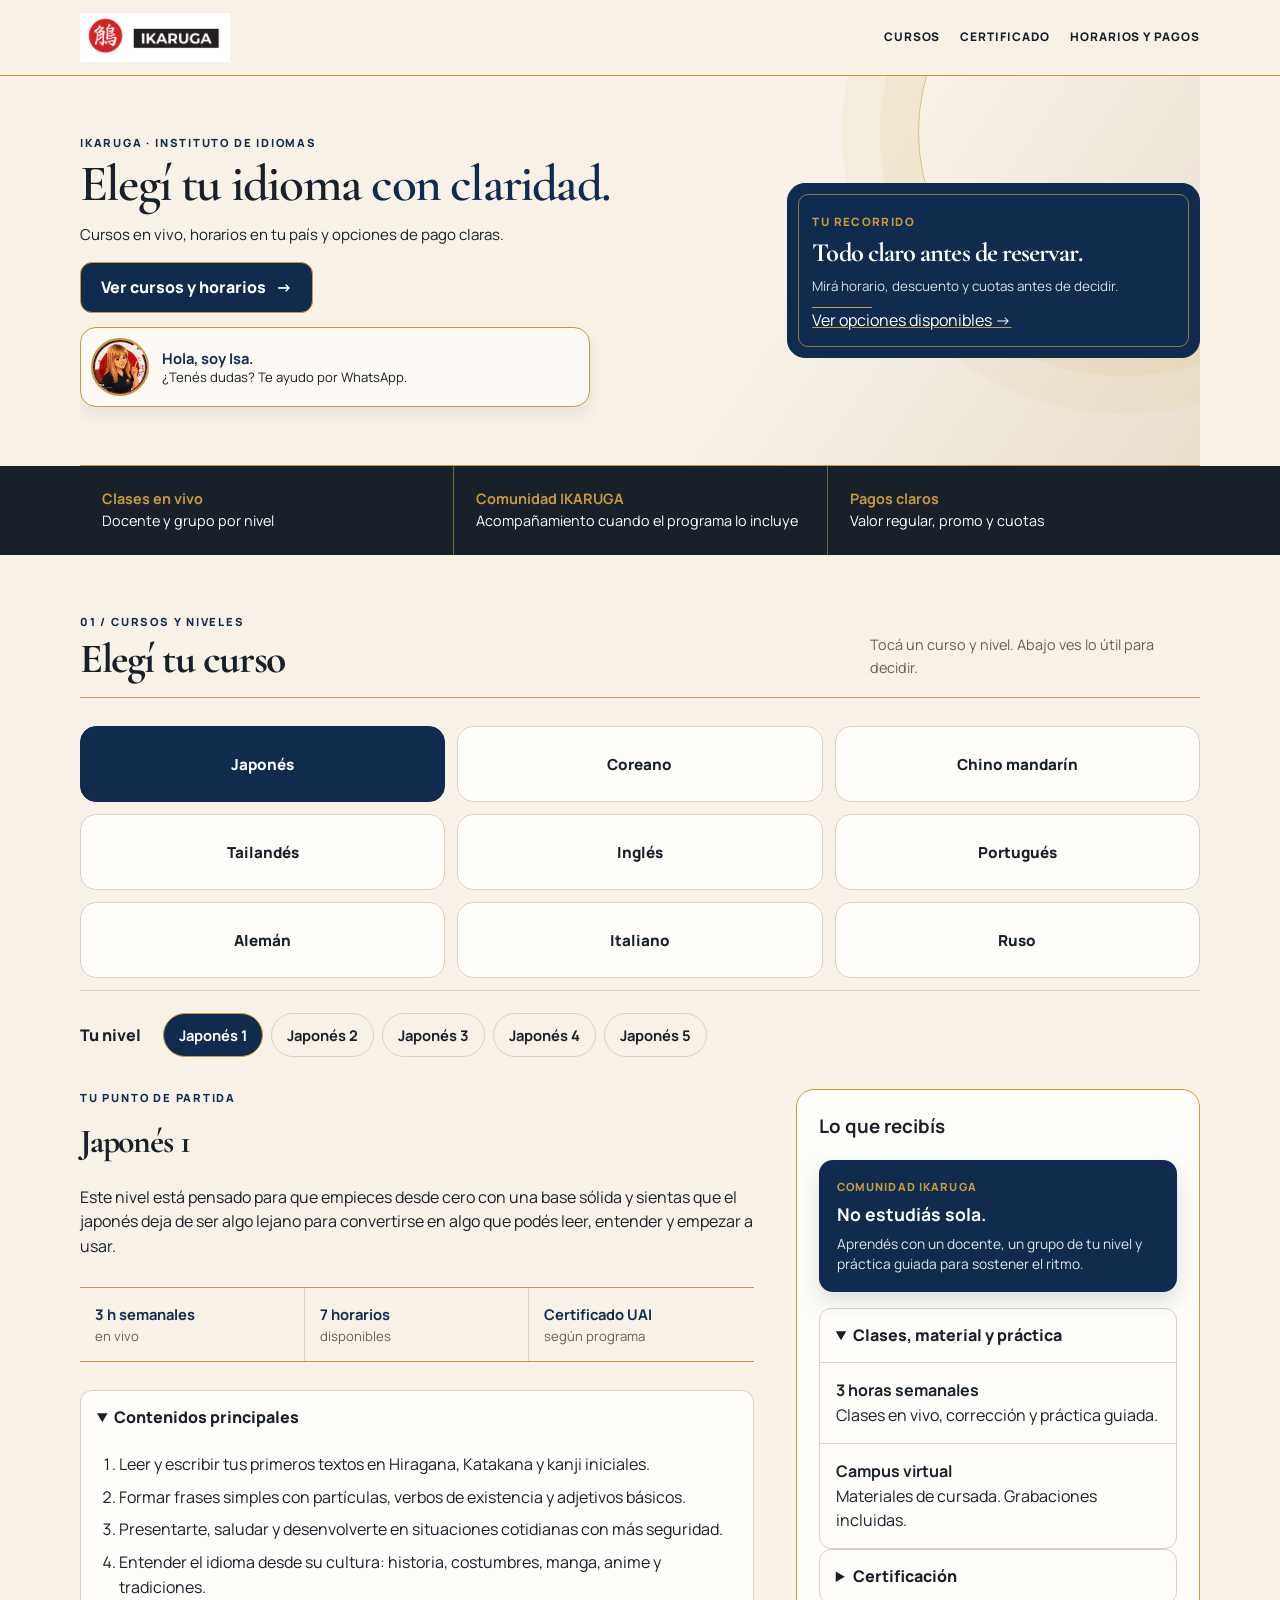
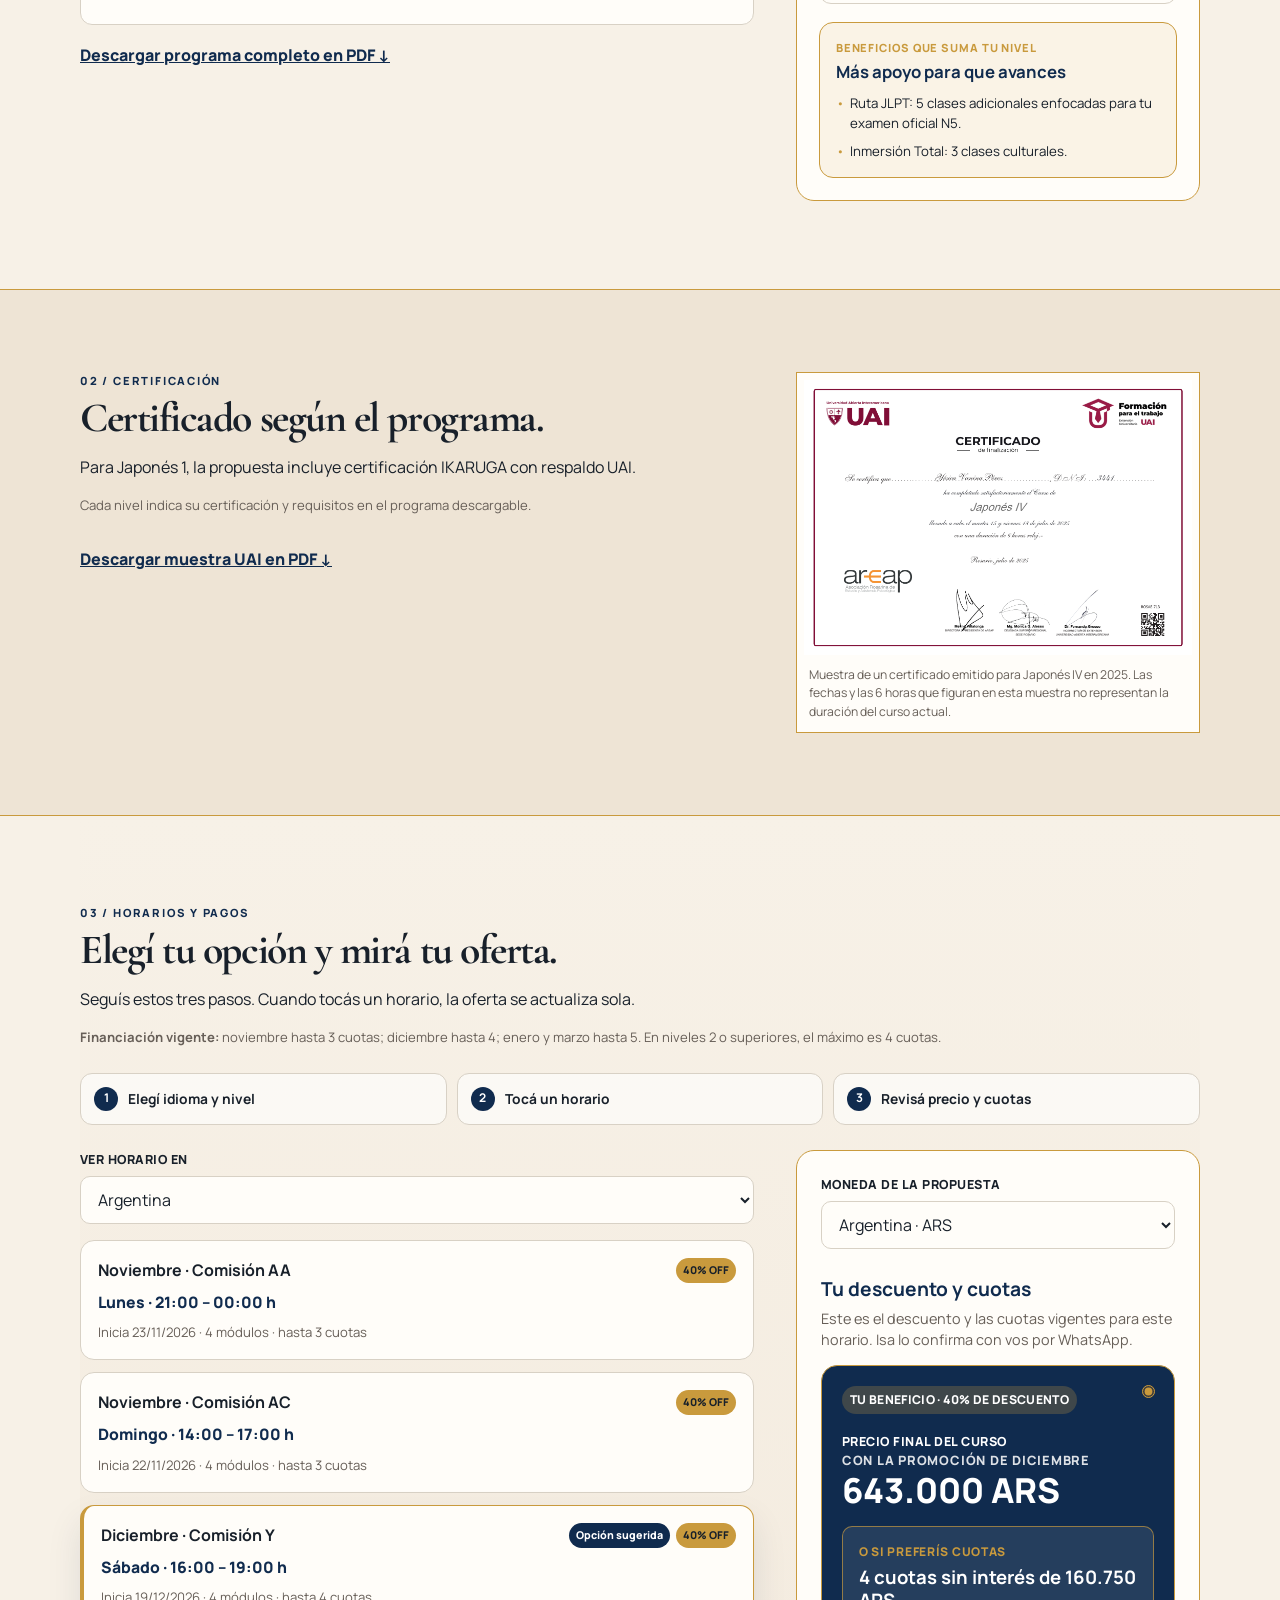
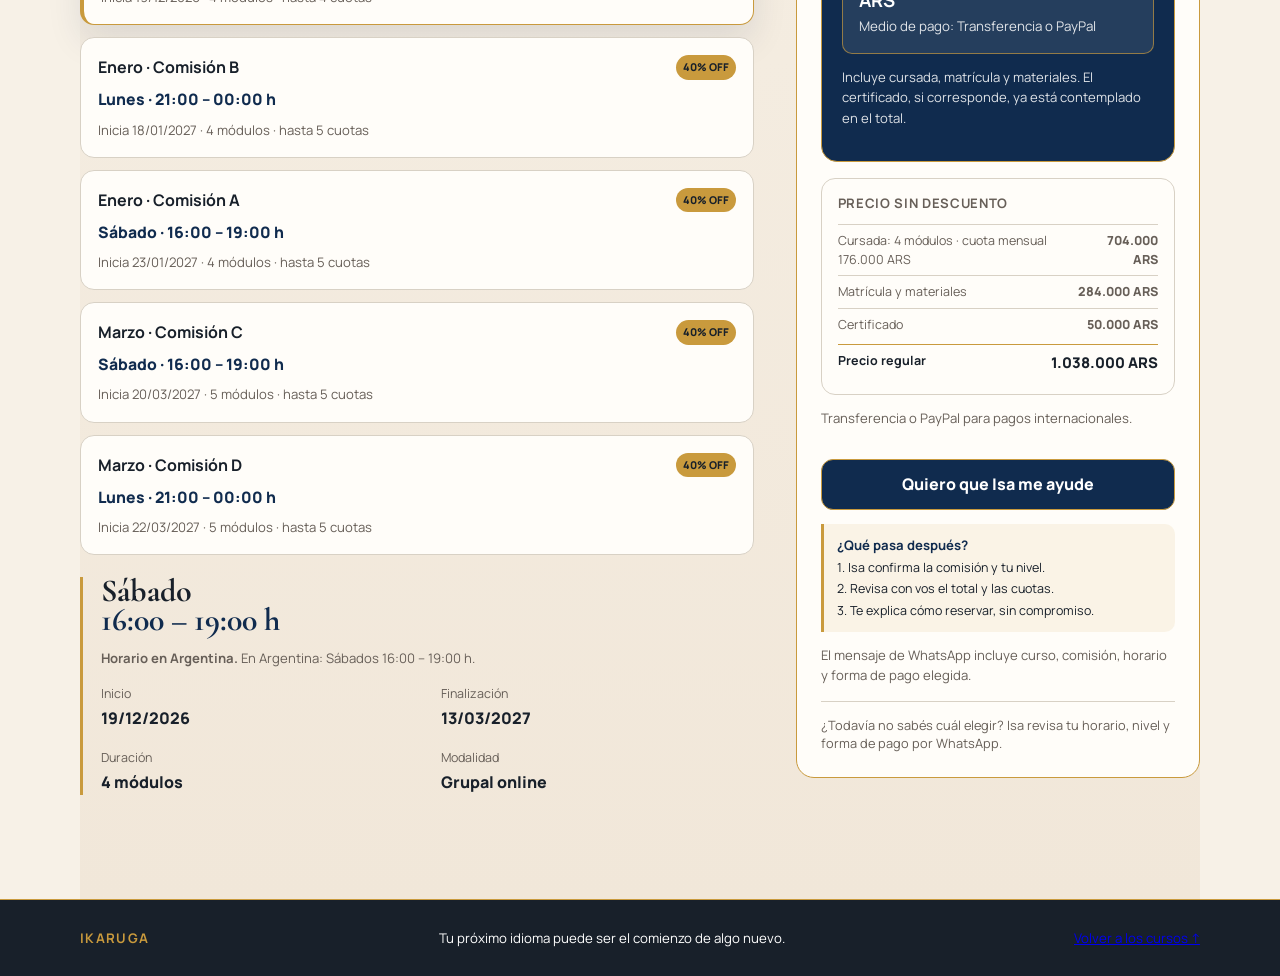
==== commit dd1695f7: "Refuerza comunidad IKARUGA" ====
--- a/index.html
+++ b/index.html
@@ -9,8 +9,9 @@
   gtag('config', 'G-S8P9PC52HD');
 </script>
 </head>
-<link rel="stylesheet" href="style.css?v=community-2026-11-19">
+<link rel="stylesheet" href="style.css?v=community-v2-2026-11-19">
 <script defer src="mobile-fix.js?v=2026-11-19"></script>
+<script defer src="community-benefits.js?v=2026-11-19"></script>
 <body><a class="skip" href="#cursos">Ir a los cursos</a><header><a class="brand" href="#inicio" aria-label="IKARUGA inicio"><img src="logo.png" alt="IKARUGA" width="180" height="52"></a><nav aria-label="Principal"><a href="#cursos">Cursos</a><a href="#certificacion">Certificado</a><a href="#inscripcion">Horarios y pagos</a></nav></header>
 <main id="inicio"><section class="hero wrap"><div><p class="eyebrow">IKARUGA · INSTITUTO DE IDIOMAS</p><h1>Elegí tu idioma <em>con claridad.</em></h1><p class="intro">Cursos en vivo, horarios en tu país y opciones de pago claras.</p><a class="button" href="#cursos">Ver cursos y horarios <span aria-hidden="true">→</span></a><div class="isa-welcome"><img src="isa-asesora-web.jpg" alt="Ilustración de Isa, asesora educativa de IKARUGA"><p><strong>Hola, soy Isa.</strong>¿Tenés dudas? Te ayudo por WhatsApp.</p></div></div><aside class="hero-note"><span class="note-number">Tu recorrido</span><h2>Todo claro antes de reservar.</h2><p>Mirá horario, descuento y cuotas antes de decidir.</p><div class="note-rule"></div><a href="#inscripcion">Ver opciones disponibles →</a></aside></section>
 <div class="value-band"><div class="wrap"><span><strong>Clases en vivo</strong> Docente y grupo por nivel</span><span><strong>Comunidad IKARUGA</strong> Acompañamiento cuando el programa lo incluye</span><span><strong>Pagos claros</strong> Valor regular, promo y cuotas</span></div></div>
--- a/style.css
+++ b/style.css
@@ -54,6 +54,7 @@
 .purchase-guide{display:grid;gap:4px;margin-top:14px;padding:12px 13px;border-left:3px solid var(--gold);border-radius:0 10px 10px 0;background:rgba(201,154,61,.1);color:var(--ink);font-size:.78rem;line-height:1.42}.purchase-guide strong{color:var(--navy);font-size:.82rem}
 .community{padding:15px 0 2px}.community span{color:var(--gold);font-size:.7rem;font-weight:800;letter-spacing:.08em;text-transform:uppercase}.community strong{margin-top:3px;color:var(--navy);font-size:1rem}.community p{position:relative;margin:9px 0 0;padding-left:14px;color:var(--ink);font-size:.83rem;line-height:1.45}.community p:before{position:absolute;left:0;color:var(--gold);content:"•"}
 .main-benefit{position:relative;margin:4px 0 16px;padding:18px!important;border:0!important;border-radius:14px;background:var(--navy);color:#fff;box-shadow:0 10px 20px rgba(16,43,78,.14)}.main-benefit:before{display:block;margin-bottom:6px;color:var(--gold);content:"BENEFICIO IKARUGA";font-size:.68rem;font-weight:800;letter-spacing:.1em}.main-benefit strong{margin-bottom:6px;color:#fff;font-size:1.1rem}.main-benefit:after{display:block;margin-top:9px;padding-top:9px;border-top:1px solid rgba(201,154,61,.48);color:#ffffffdf;content:"Grupo de tu nivel · práctica guiada · acompañamiento cercano";font-size:.76rem;font-weight:700;line-height:1.4}
+.main-benefit:before{content:none}.main-benefit:after{content:none}.main-benefit .community-kicker{display:block;margin-bottom:6px;color:var(--gold);font-size:.7rem;font-weight:800;letter-spacing:.1em}.main-benefit p{margin:0;color:#ffffffdf;font-size:.86rem;line-height:1.45}.community{margin-top:18px;padding:16px!important;border:1px solid var(--gold);border-radius:14px;background:rgba(201,154,61,.1)}.community strong{font-size:1.05rem}
 @media(max-width:760px){
   .hero-note{display:none}
   .wrap{width:calc(100% - 28px)}
--- a/style.css
+++ b/style.css
@@ -54,6 +54,7 @@
 .purchase-guide{display:grid;gap:4px;margin-top:14px;padding:12px 13px;border-left:3px solid var(--gold);border-radius:0 10px 10px 0;background:rgba(201,154,61,.1);color:var(--ink);font-size:.78rem;line-height:1.42}.purchase-guide strong{color:var(--navy);font-size:.82rem}
 .community{padding:15px 0 2px}.community span{color:var(--gold);font-size:.7rem;font-weight:800;letter-spacing:.08em;text-transform:uppercase}.community strong{margin-top:3px;color:var(--navy);font-size:1rem}.community p{position:relative;margin:9px 0 0;padding-left:14px;color:var(--ink);font-size:.83rem;line-height:1.45}.community p:before{position:absolute;left:0;color:var(--gold);content:"•"}
 .main-benefit{position:relative;margin:4px 0 16px;padding:18px!important;border:0!important;border-radius:14px;background:var(--navy);color:#fff;box-shadow:0 10px 20px rgba(16,43,78,.14)}.main-benefit:before{display:block;margin-bottom:6px;color:var(--gold);content:"BENEFICIO IKARUGA";font-size:.68rem;font-weight:800;letter-spacing:.1em}.main-benefit strong{margin-bottom:6px;color:#fff;font-size:1.1rem}.main-benefit:after{display:block;margin-top:9px;padding-top:9px;border-top:1px solid rgba(201,154,61,.48);color:#ffffffdf;content:"Grupo de tu nivel · práctica guiada · acompañamiento cercano";font-size:.76rem;font-weight:700;line-height:1.4}
+.main-benefit:before{content:none}.main-benefit:after{content:none}.main-benefit .community-kicker{display:block;margin-bottom:6px;color:var(--gold);font-size:.7rem;font-weight:800;letter-spacing:.1em}.main-benefit p{margin:0;color:#ffffffdf;font-size:.86rem;line-height:1.45}.community{margin-top:18px;padding:16px!important;border:1px solid var(--gold);border-radius:14px;background:rgba(201,154,61,.1)}.community strong{font-size:1.05rem}
 @media(max-width:760px){
   .hero-note{display:none}
   .wrap{width:calc(100% - 28px)}
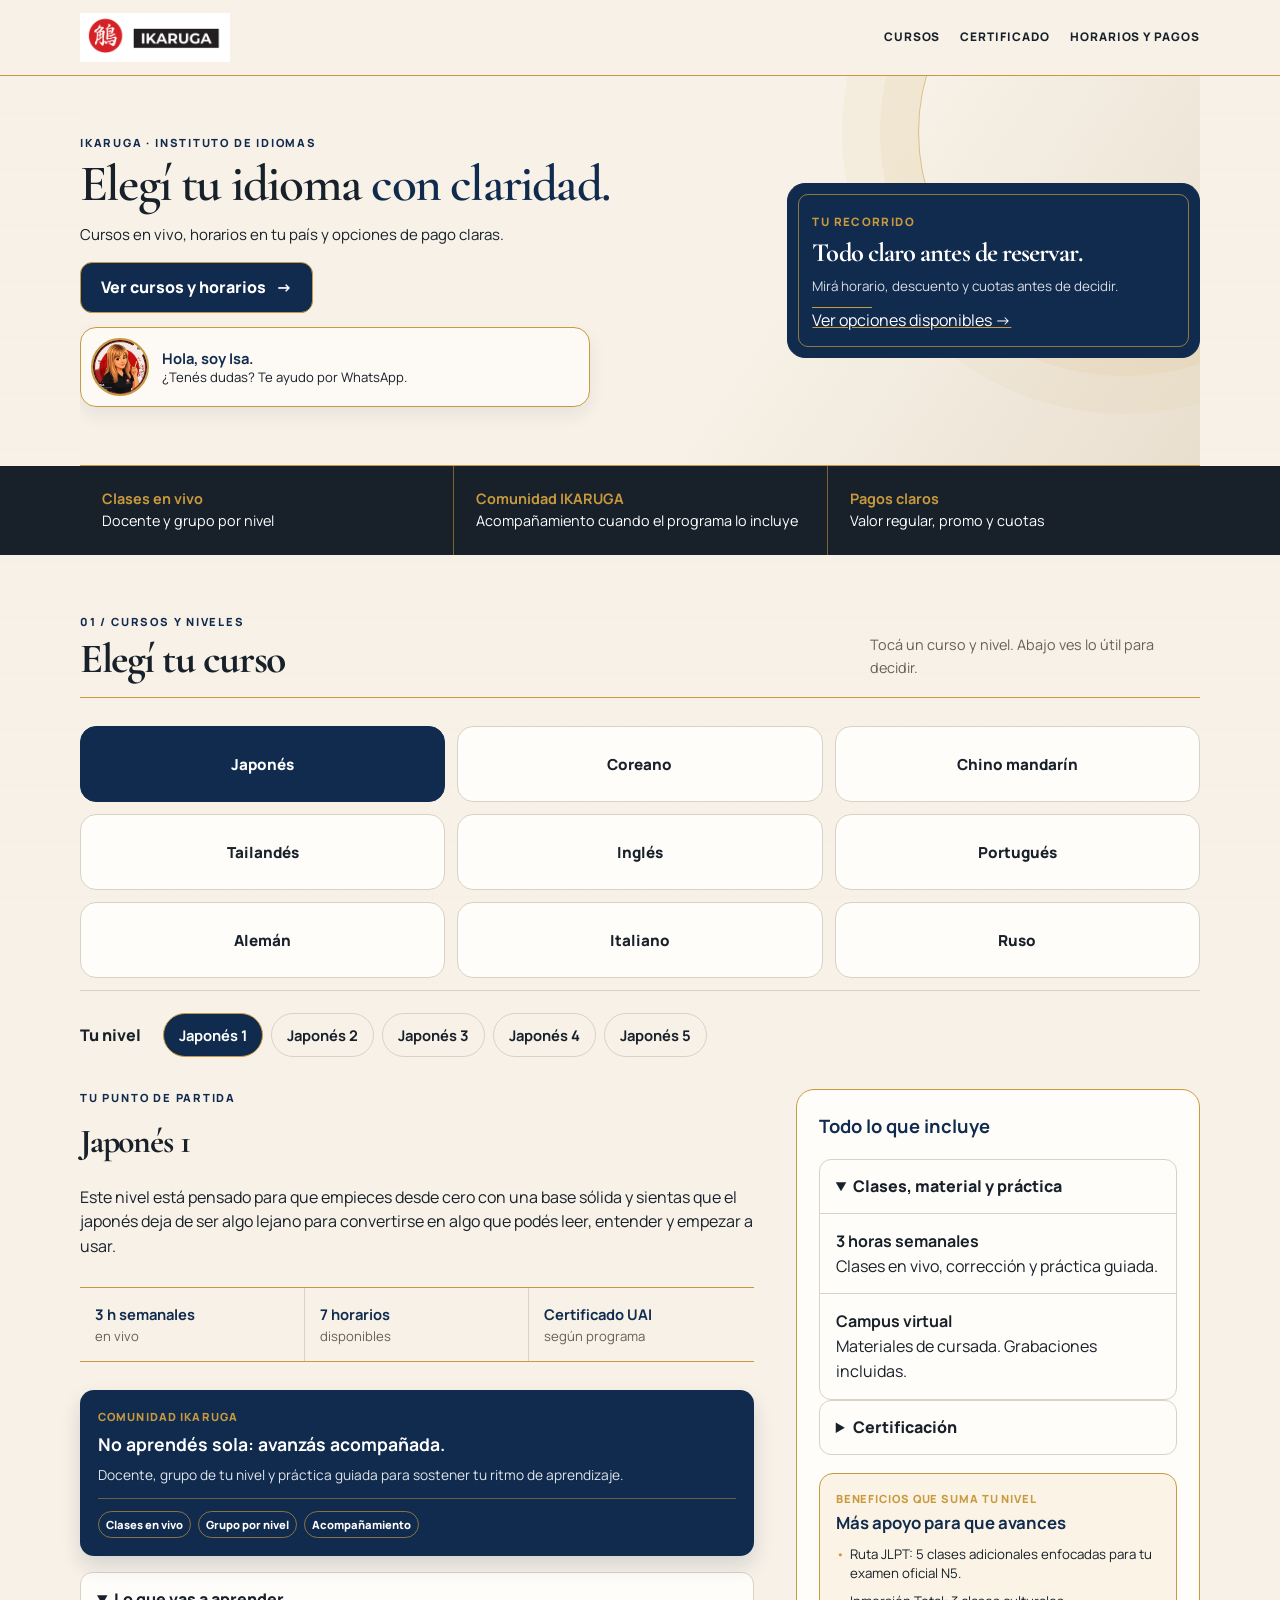
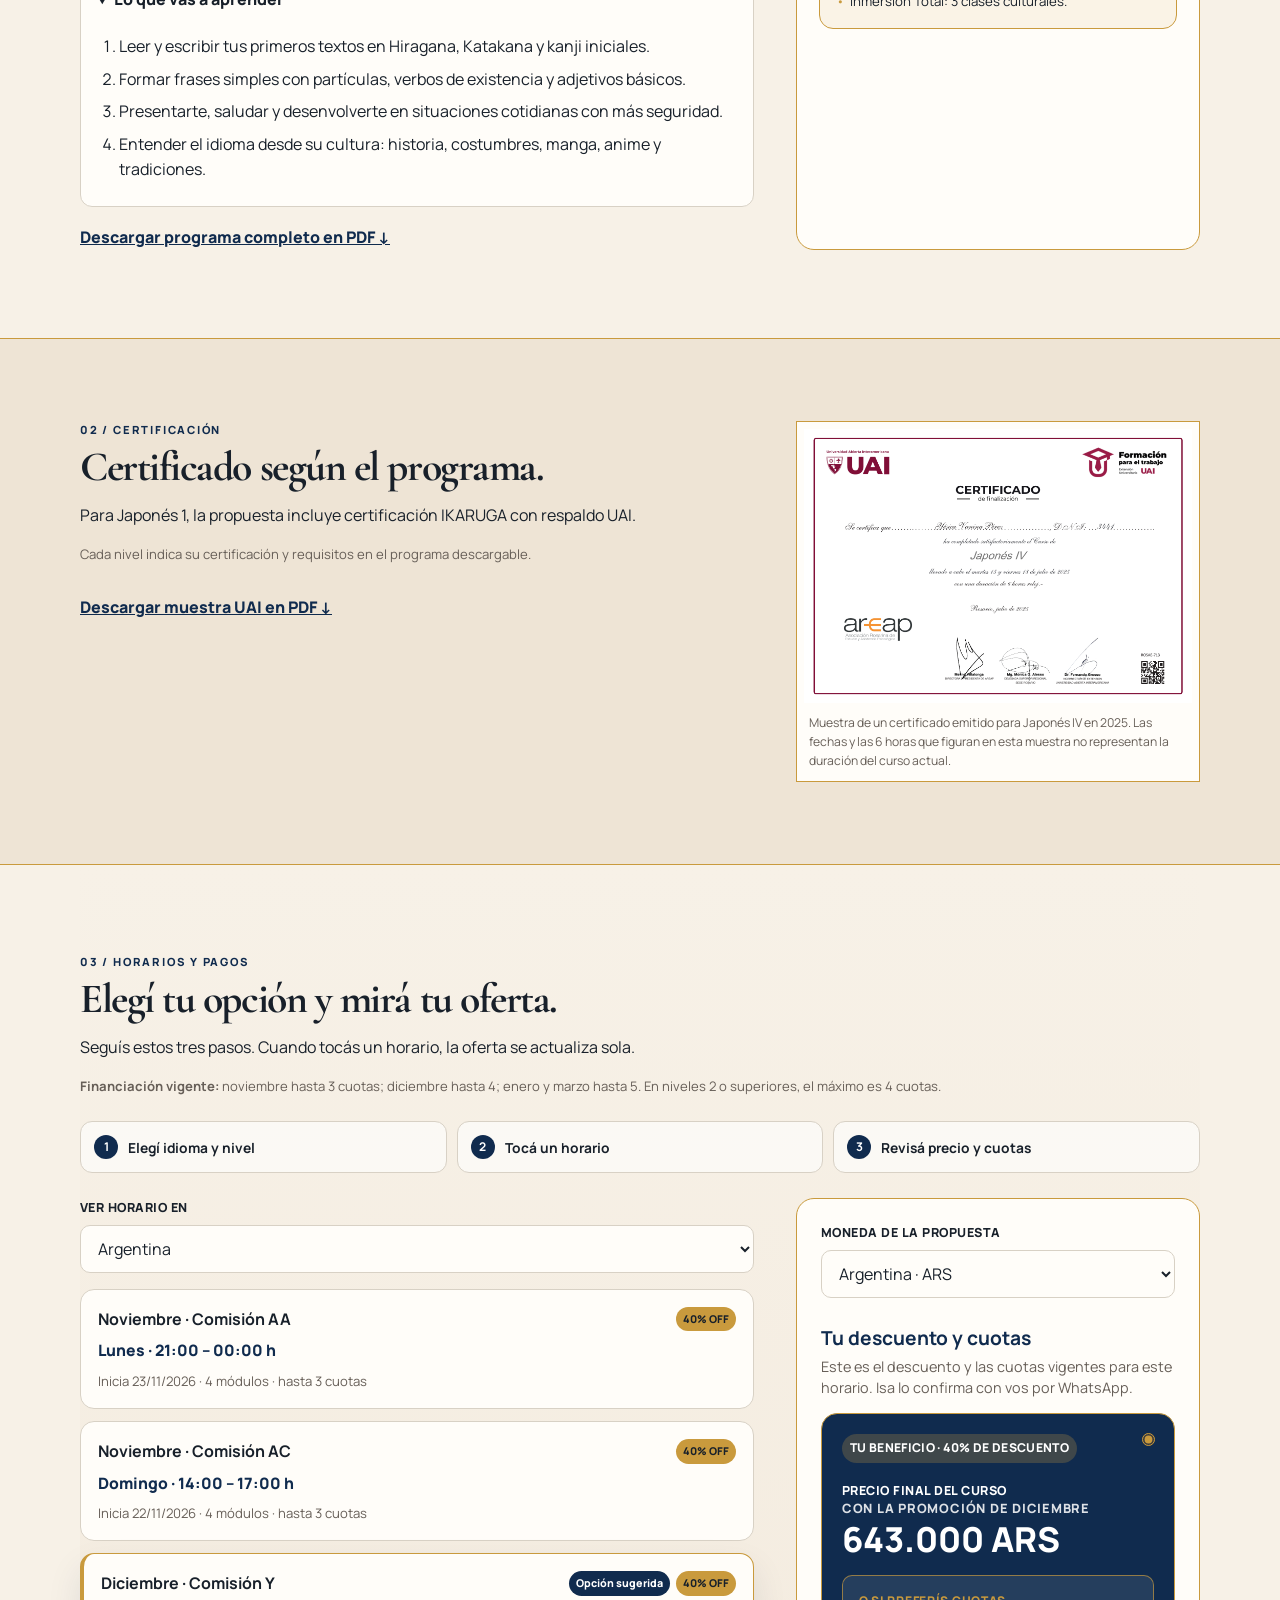
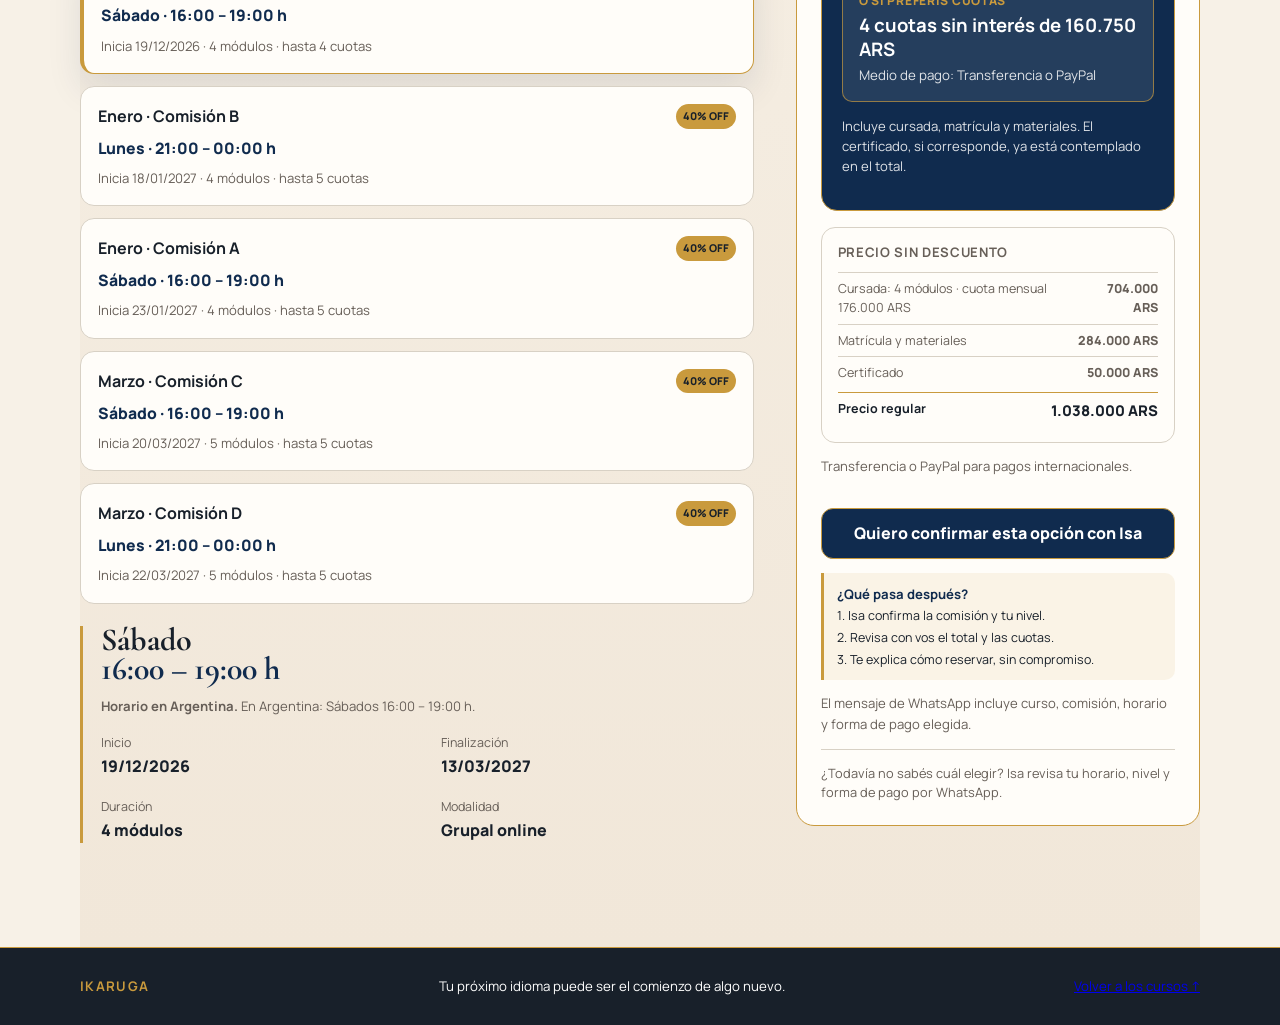
==== commit 309f8449: "Prioriza comunidad y decisión de compra" ====
--- a/index.html
+++ b/index.html
@@ -9,9 +9,9 @@
   gtag('config', 'G-S8P9PC52HD');
 </script>
 </head>
-<link rel="stylesheet" href="style.css?v=community-v2-2026-11-19">
+<link rel="stylesheet" href="style.css?v=community-v3-2026-11-19">
 <script defer src="mobile-fix.js?v=2026-11-19"></script>
-<script defer src="community-benefits.js?v=2026-11-19"></script>
+<script defer src="community-benefits.js?v=2026-11-19-v2"></script>
 <body><a class="skip" href="#cursos">Ir a los cursos</a><header><a class="brand" href="#inicio" aria-label="IKARUGA inicio"><img src="logo.png" alt="IKARUGA" width="180" height="52"></a><nav aria-label="Principal"><a href="#cursos">Cursos</a><a href="#certificacion">Certificado</a><a href="#inscripcion">Horarios y pagos</a></nav></header>
 <main id="inicio"><section class="hero wrap"><div><p class="eyebrow">IKARUGA · INSTITUTO DE IDIOMAS</p><h1>Elegí tu idioma <em>con claridad.</em></h1><p class="intro">Cursos en vivo, horarios en tu país y opciones de pago claras.</p><a class="button" href="#cursos">Ver cursos y horarios <span aria-hidden="true">→</span></a><div class="isa-welcome"><img src="isa-asesora-web.jpg" alt="Ilustración de Isa, asesora educativa de IKARUGA"><p><strong>Hola, soy Isa.</strong>¿Tenés dudas? Te ayudo por WhatsApp.</p></div></div><aside class="hero-note"><span class="note-number">Tu recorrido</span><h2>Todo claro antes de reservar.</h2><p>Mirá horario, descuento y cuotas antes de decidir.</p><div class="note-rule"></div><a href="#inscripcion">Ver opciones disponibles →</a></aside></section>
 <div class="value-band"><div class="wrap"><span><strong>Clases en vivo</strong> Docente y grupo por nivel</span><span><strong>Comunidad IKARUGA</strong> Acompañamiento cuando el programa lo incluye</span><span><strong>Pagos claros</strong> Valor regular, promo y cuotas</span></div></div>
--- a/style.css
+++ b/style.css
@@ -55,6 +55,7 @@
 .community{padding:15px 0 2px}.community span{color:var(--gold);font-size:.7rem;font-weight:800;letter-spacing:.08em;text-transform:uppercase}.community strong{margin-top:3px;color:var(--navy);font-size:1rem}.community p{position:relative;margin:9px 0 0;padding-left:14px;color:var(--ink);font-size:.83rem;line-height:1.45}.community p:before{position:absolute;left:0;color:var(--gold);content:"•"}
 .main-benefit{position:relative;margin:4px 0 16px;padding:18px!important;border:0!important;border-radius:14px;background:var(--navy);color:#fff;box-shadow:0 10px 20px rgba(16,43,78,.14)}.main-benefit:before{display:block;margin-bottom:6px;color:var(--gold);content:"BENEFICIO IKARUGA";font-size:.68rem;font-weight:800;letter-spacing:.1em}.main-benefit strong{margin-bottom:6px;color:#fff;font-size:1.1rem}.main-benefit:after{display:block;margin-top:9px;padding-top:9px;border-top:1px solid rgba(201,154,61,.48);color:#ffffffdf;content:"Grupo de tu nivel · práctica guiada · acompañamiento cercano";font-size:.76rem;font-weight:700;line-height:1.4}
 .main-benefit:before{content:none}.main-benefit:after{content:none}.main-benefit .community-kicker{display:block;margin-bottom:6px;color:var(--gold);font-size:.7rem;font-weight:800;letter-spacing:.1em}.main-benefit p{margin:0;color:#ffffffdf;font-size:.86rem;line-height:1.45}.community{margin-top:18px;padding:16px!important;border:1px solid var(--gold);border-radius:14px;background:rgba(201,154,61,.1)}.community strong{font-size:1.05rem}
+.community-points{display:flex;flex-wrap:wrap;gap:7px;margin-top:13px;padding-top:12px;border-top:1px solid rgba(201,154,61,.48)}.community-points span{padding:4px 7px;border:1px solid rgba(201,154,61,.65);border-radius:999px;color:#fff;font-size:.7rem;font-weight:800}.program-details{margin-top:16px}.benefits h3{color:var(--navy);font-size:1.15rem}
 @media(max-width:760px){
   .hero-note{display:none}
   .wrap{width:calc(100% - 28px)}
@@ -68,6 +69,7 @@
   .purchase-guide{margin-top:12px;padding:10px 11px;font-size:.76rem}
   .community{padding-top:12px}.community p{font-size:.8rem}
   .main-benefit{margin-bottom:13px;padding:15px!important}.main-benefit strong{font-size:1.02rem}.main-benefit:after{font-size:.73rem}
+  .community-points{gap:6px;margin-top:11px;padding-top:10px}.community-points span{font-size:.66rem}
   .mobile-contact{display:block;transform:translateY(125%);opacity:0;pointer-events:none;transition:transform .22s ease,opacity .22s ease}
   .mobile-contact.is-visible{transform:translateY(0);opacity:1;pointer-events:auto}
 }
--- a/style.css
+++ b/style.css
@@ -55,6 +55,7 @@
 .community{padding:15px 0 2px}.community span{color:var(--gold);font-size:.7rem;font-weight:800;letter-spacing:.08em;text-transform:uppercase}.community strong{margin-top:3px;color:var(--navy);font-size:1rem}.community p{position:relative;margin:9px 0 0;padding-left:14px;color:var(--ink);font-size:.83rem;line-height:1.45}.community p:before{position:absolute;left:0;color:var(--gold);content:"•"}
 .main-benefit{position:relative;margin:4px 0 16px;padding:18px!important;border:0!important;border-radius:14px;background:var(--navy);color:#fff;box-shadow:0 10px 20px rgba(16,43,78,.14)}.main-benefit:before{display:block;margin-bottom:6px;color:var(--gold);content:"BENEFICIO IKARUGA";font-size:.68rem;font-weight:800;letter-spacing:.1em}.main-benefit strong{margin-bottom:6px;color:#fff;font-size:1.1rem}.main-benefit:after{display:block;margin-top:9px;padding-top:9px;border-top:1px solid rgba(201,154,61,.48);color:#ffffffdf;content:"Grupo de tu nivel · práctica guiada · acompañamiento cercano";font-size:.76rem;font-weight:700;line-height:1.4}
 .main-benefit:before{content:none}.main-benefit:after{content:none}.main-benefit .community-kicker{display:block;margin-bottom:6px;color:var(--gold);font-size:.7rem;font-weight:800;letter-spacing:.1em}.main-benefit p{margin:0;color:#ffffffdf;font-size:.86rem;line-height:1.45}.community{margin-top:18px;padding:16px!important;border:1px solid var(--gold);border-radius:14px;background:rgba(201,154,61,.1)}.community strong{font-size:1.05rem}
+.community-points{display:flex;flex-wrap:wrap;gap:7px;margin-top:13px;padding-top:12px;border-top:1px solid rgba(201,154,61,.48)}.community-points span{padding:4px 7px;border:1px solid rgba(201,154,61,.65);border-radius:999px;color:#fff;font-size:.7rem;font-weight:800}.program-details{margin-top:16px}.benefits h3{color:var(--navy);font-size:1.15rem}
 @media(max-width:760px){
   .hero-note{display:none}
   .wrap{width:calc(100% - 28px)}
@@ -68,6 +69,7 @@
   .purchase-guide{margin-top:12px;padding:10px 11px;font-size:.76rem}
   .community{padding-top:12px}.community p{font-size:.8rem}
   .main-benefit{margin-bottom:13px;padding:15px!important}.main-benefit strong{font-size:1.02rem}.main-benefit:after{font-size:.73rem}
+  .community-points{gap:6px;margin-top:11px;padding-top:10px}.community-points span{font-size:.66rem}
   .mobile-contact{display:block;transform:translateY(125%);opacity:0;pointer-events:none;transition:transform .22s ease,opacity .22s ease}
   .mobile-contact.is-visible{transform:translateY(0);opacity:1;pointer-events:auto}
 }
